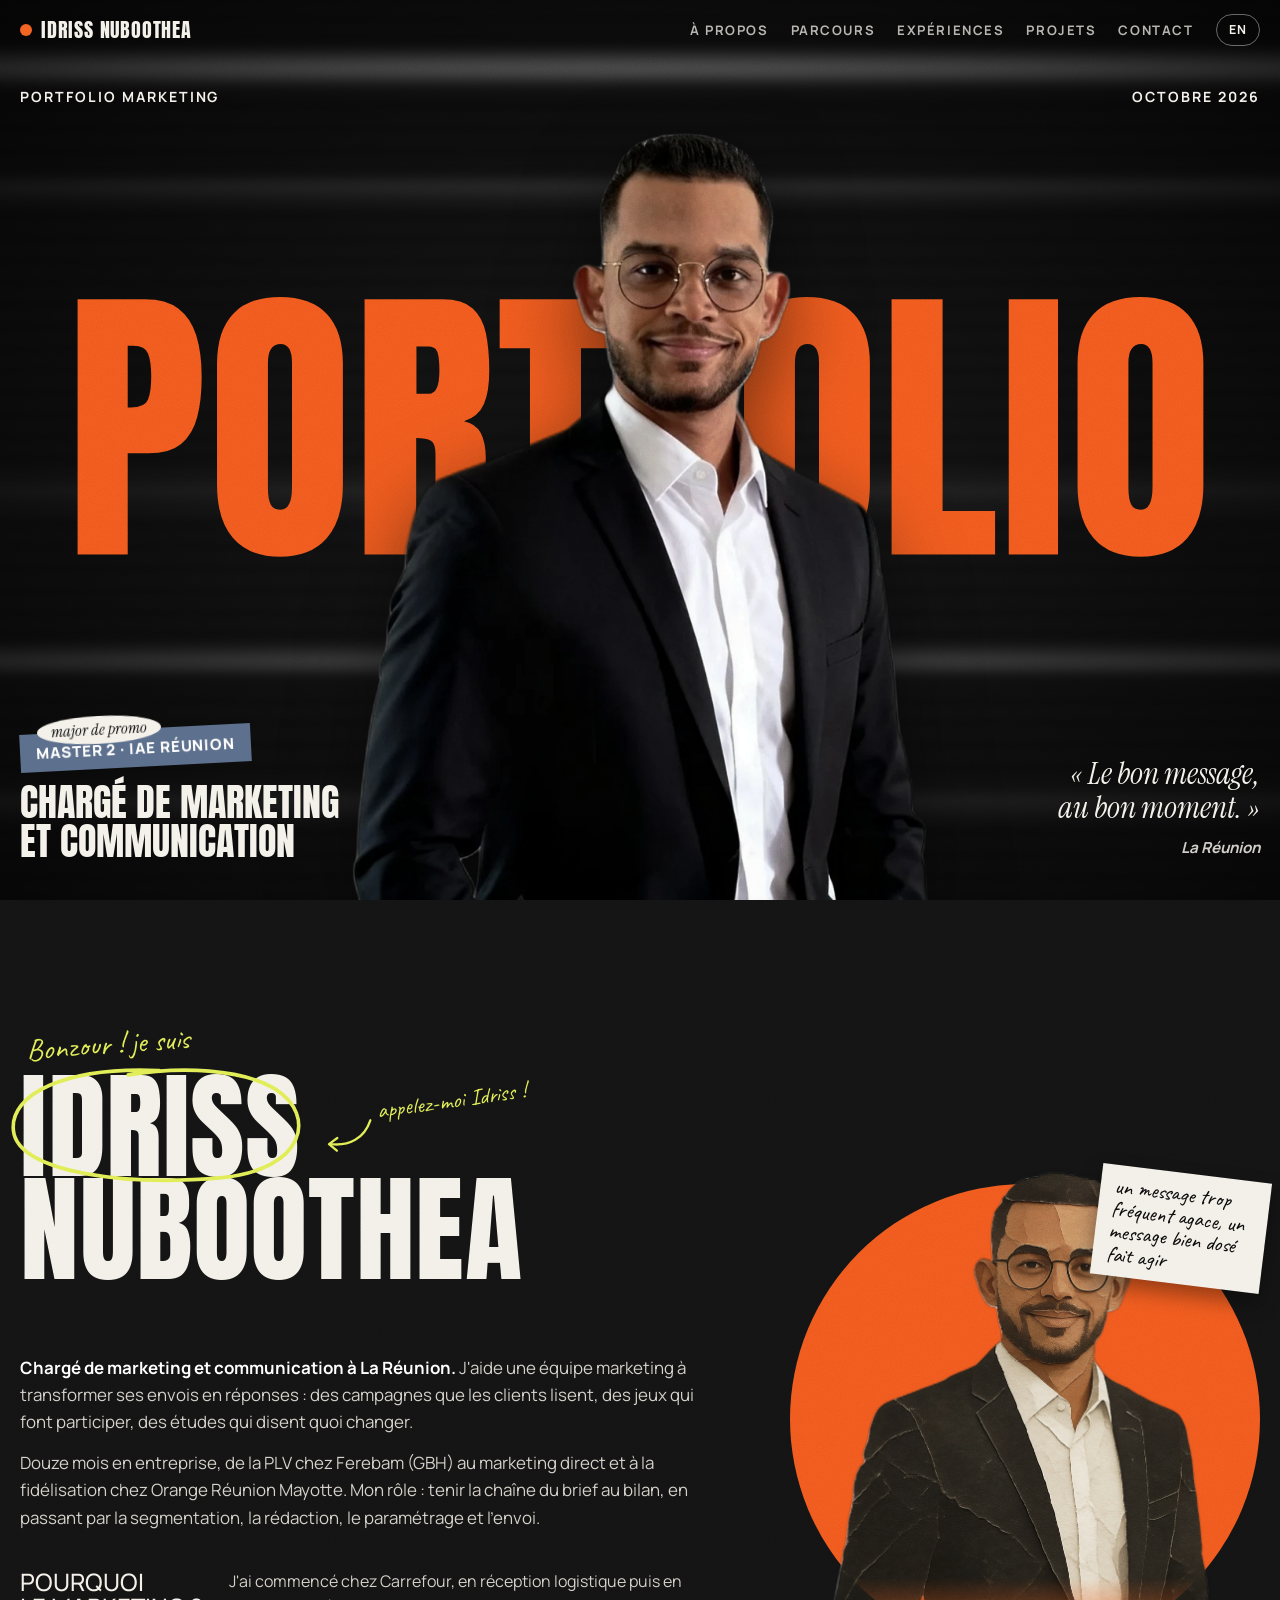
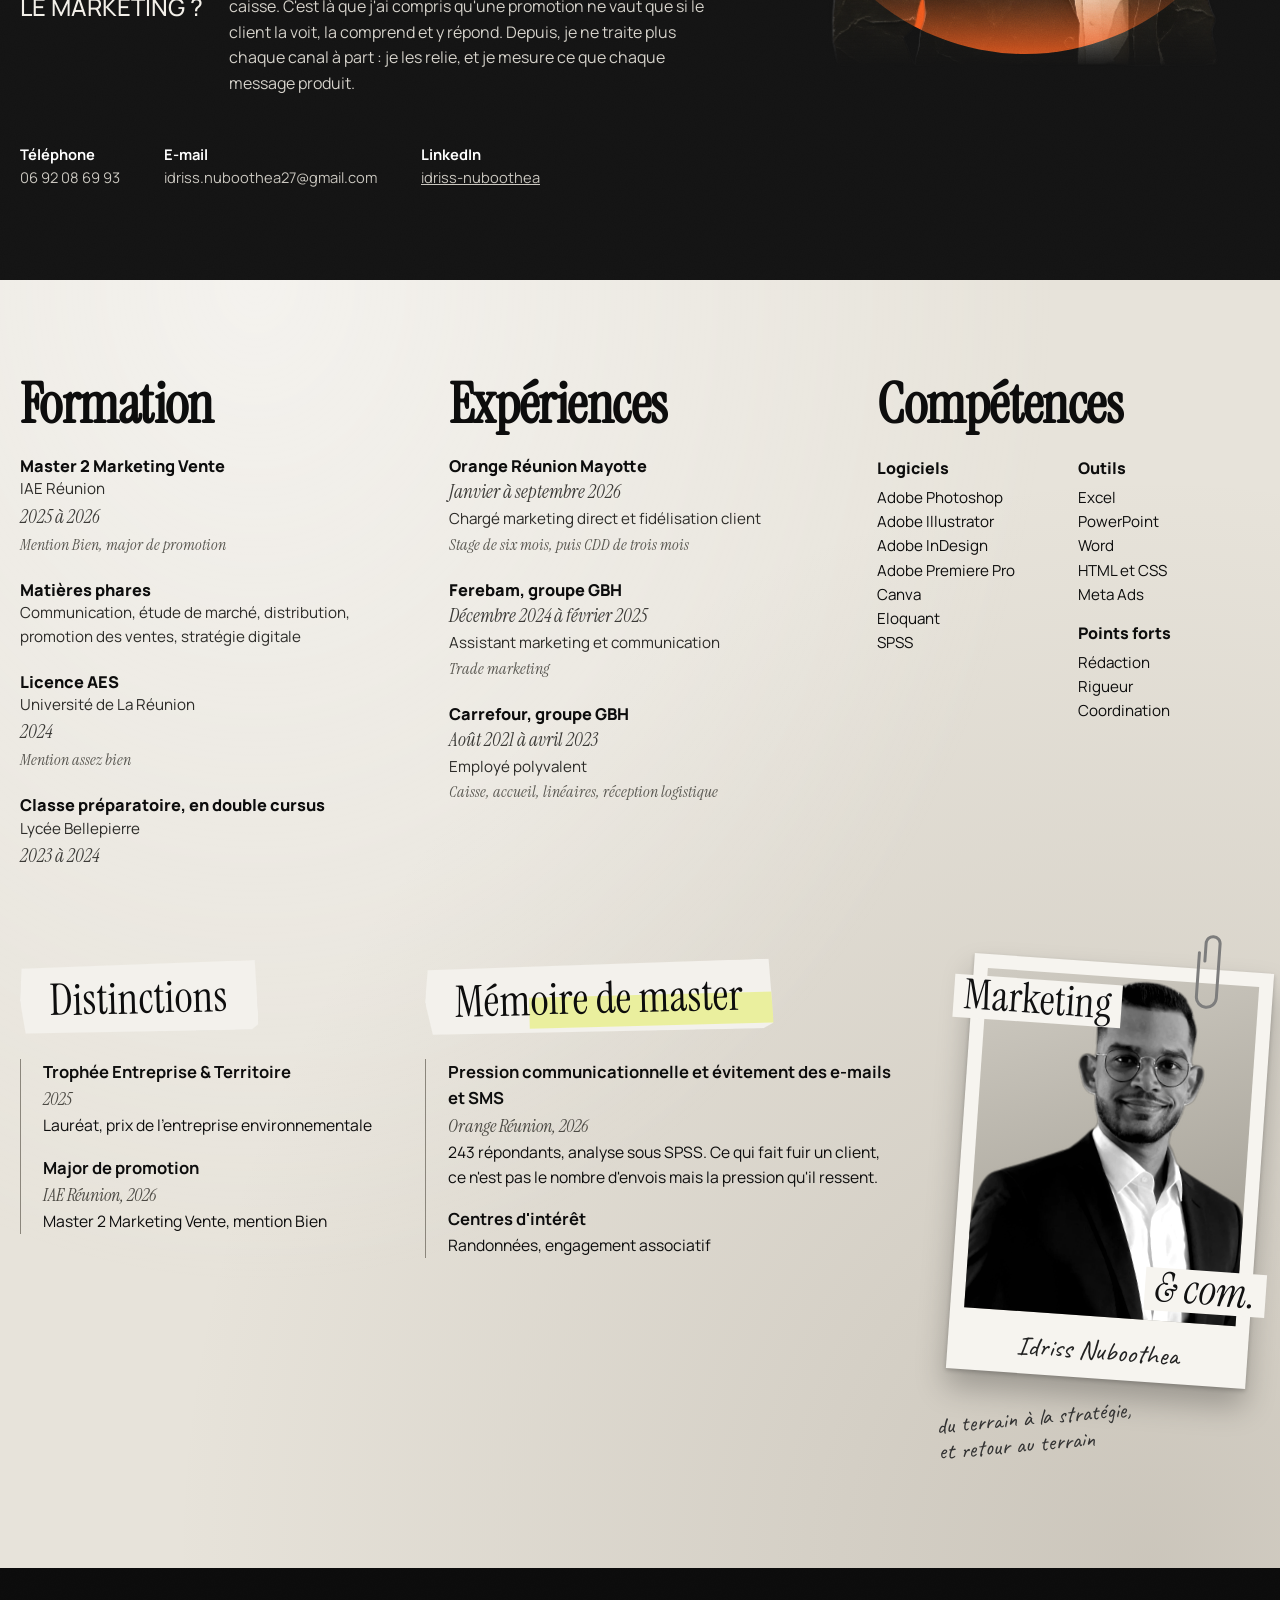
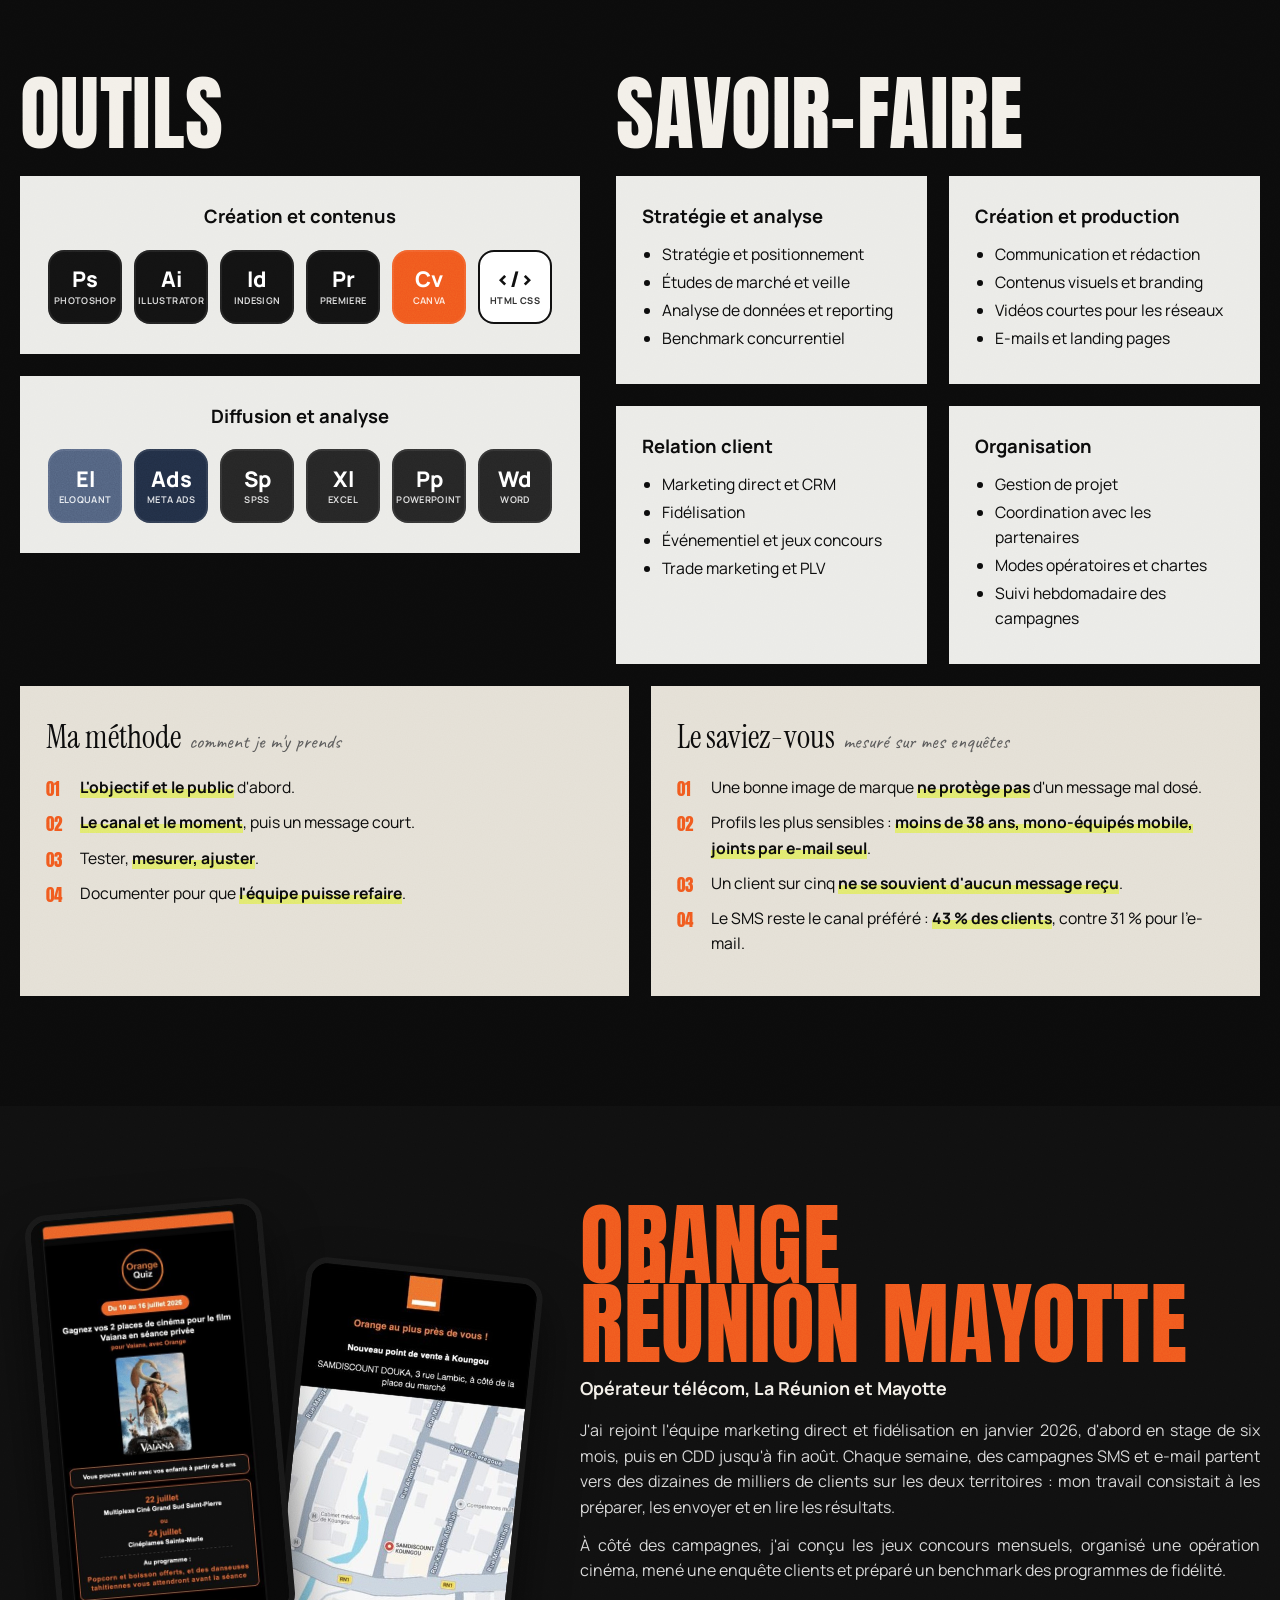
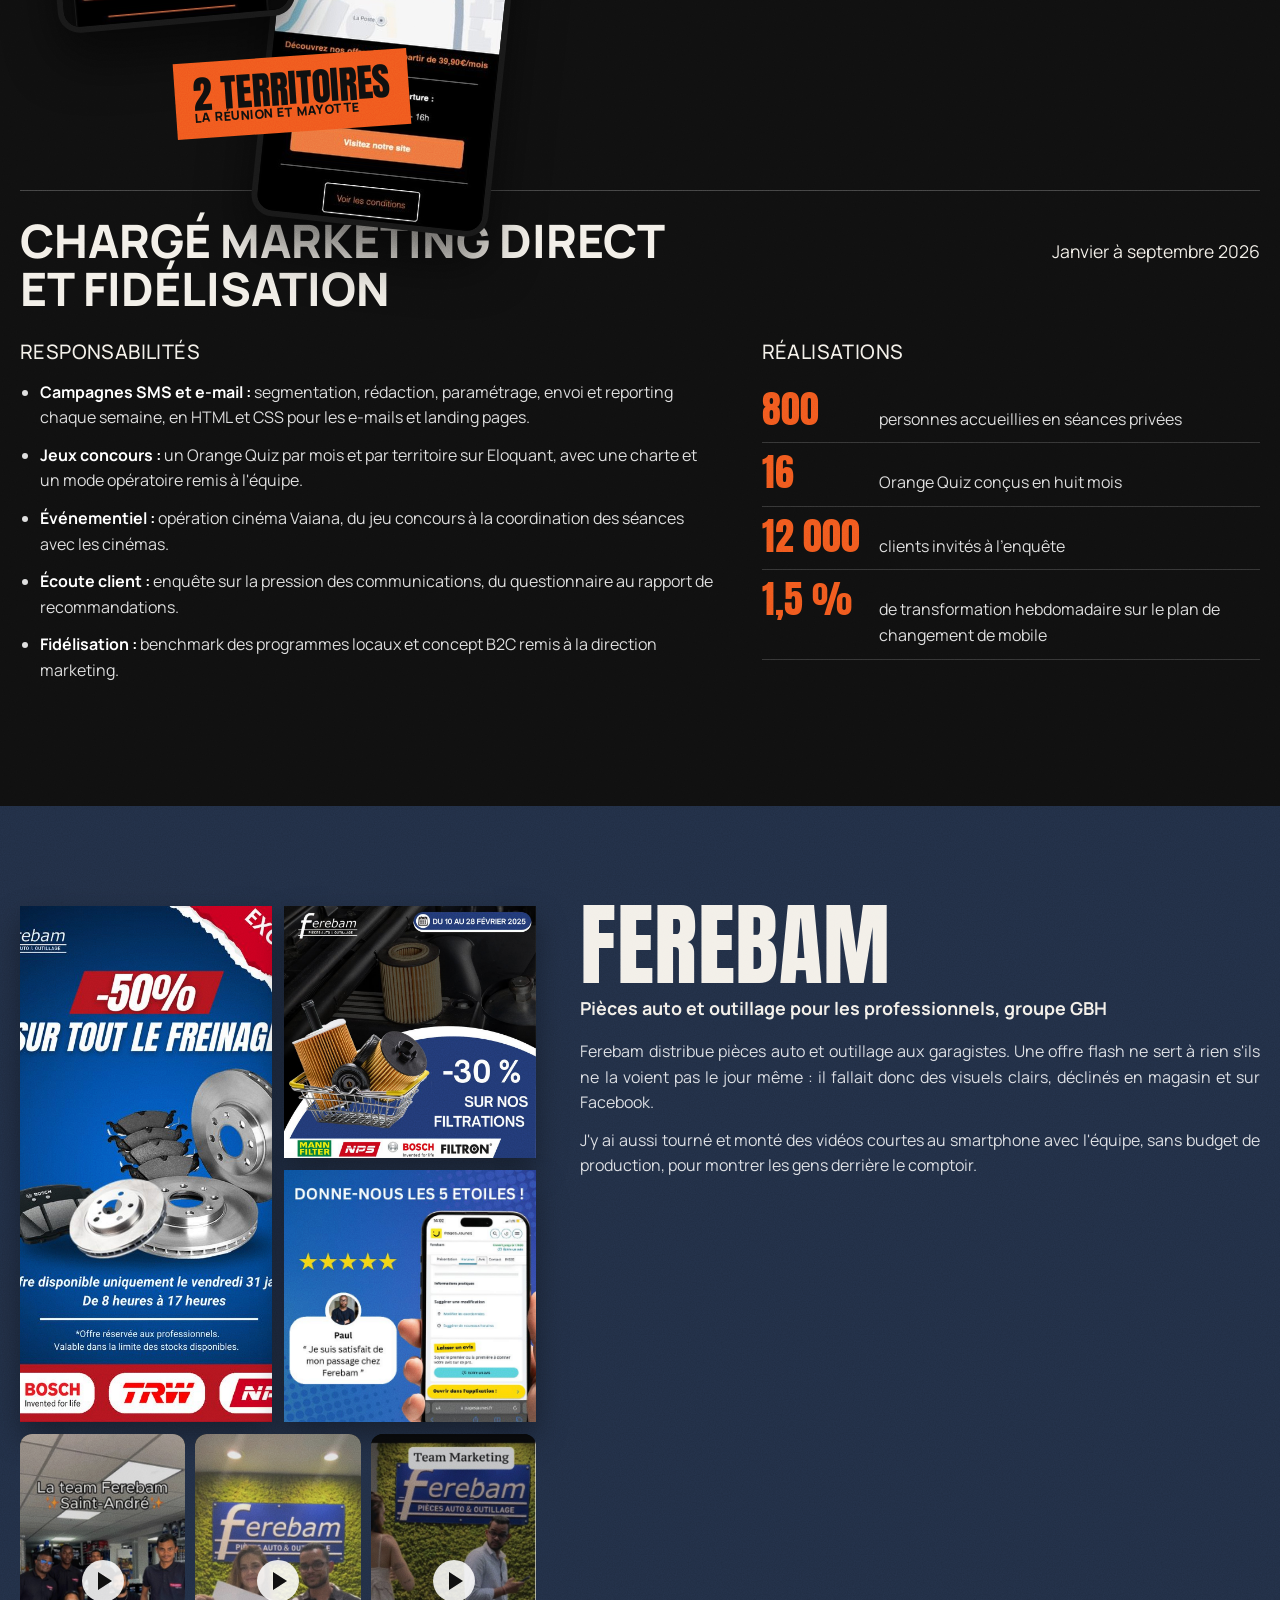
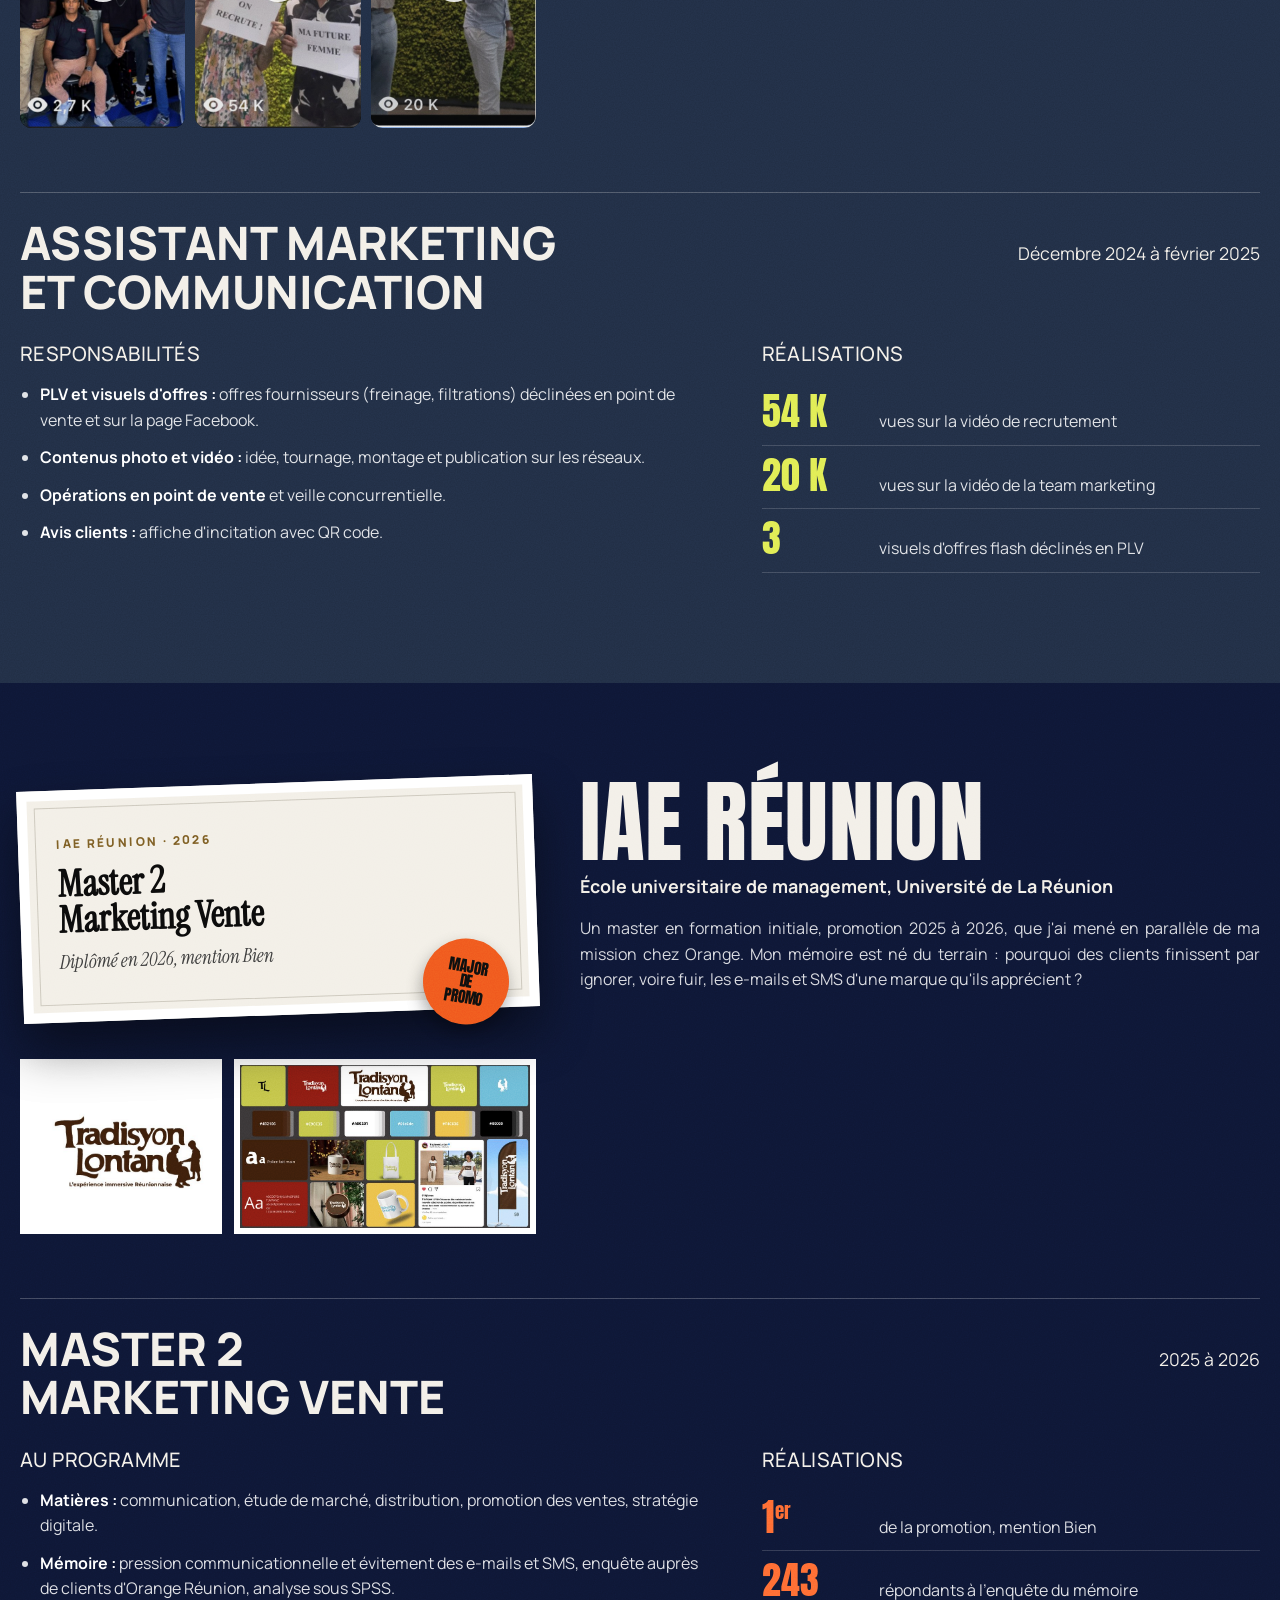
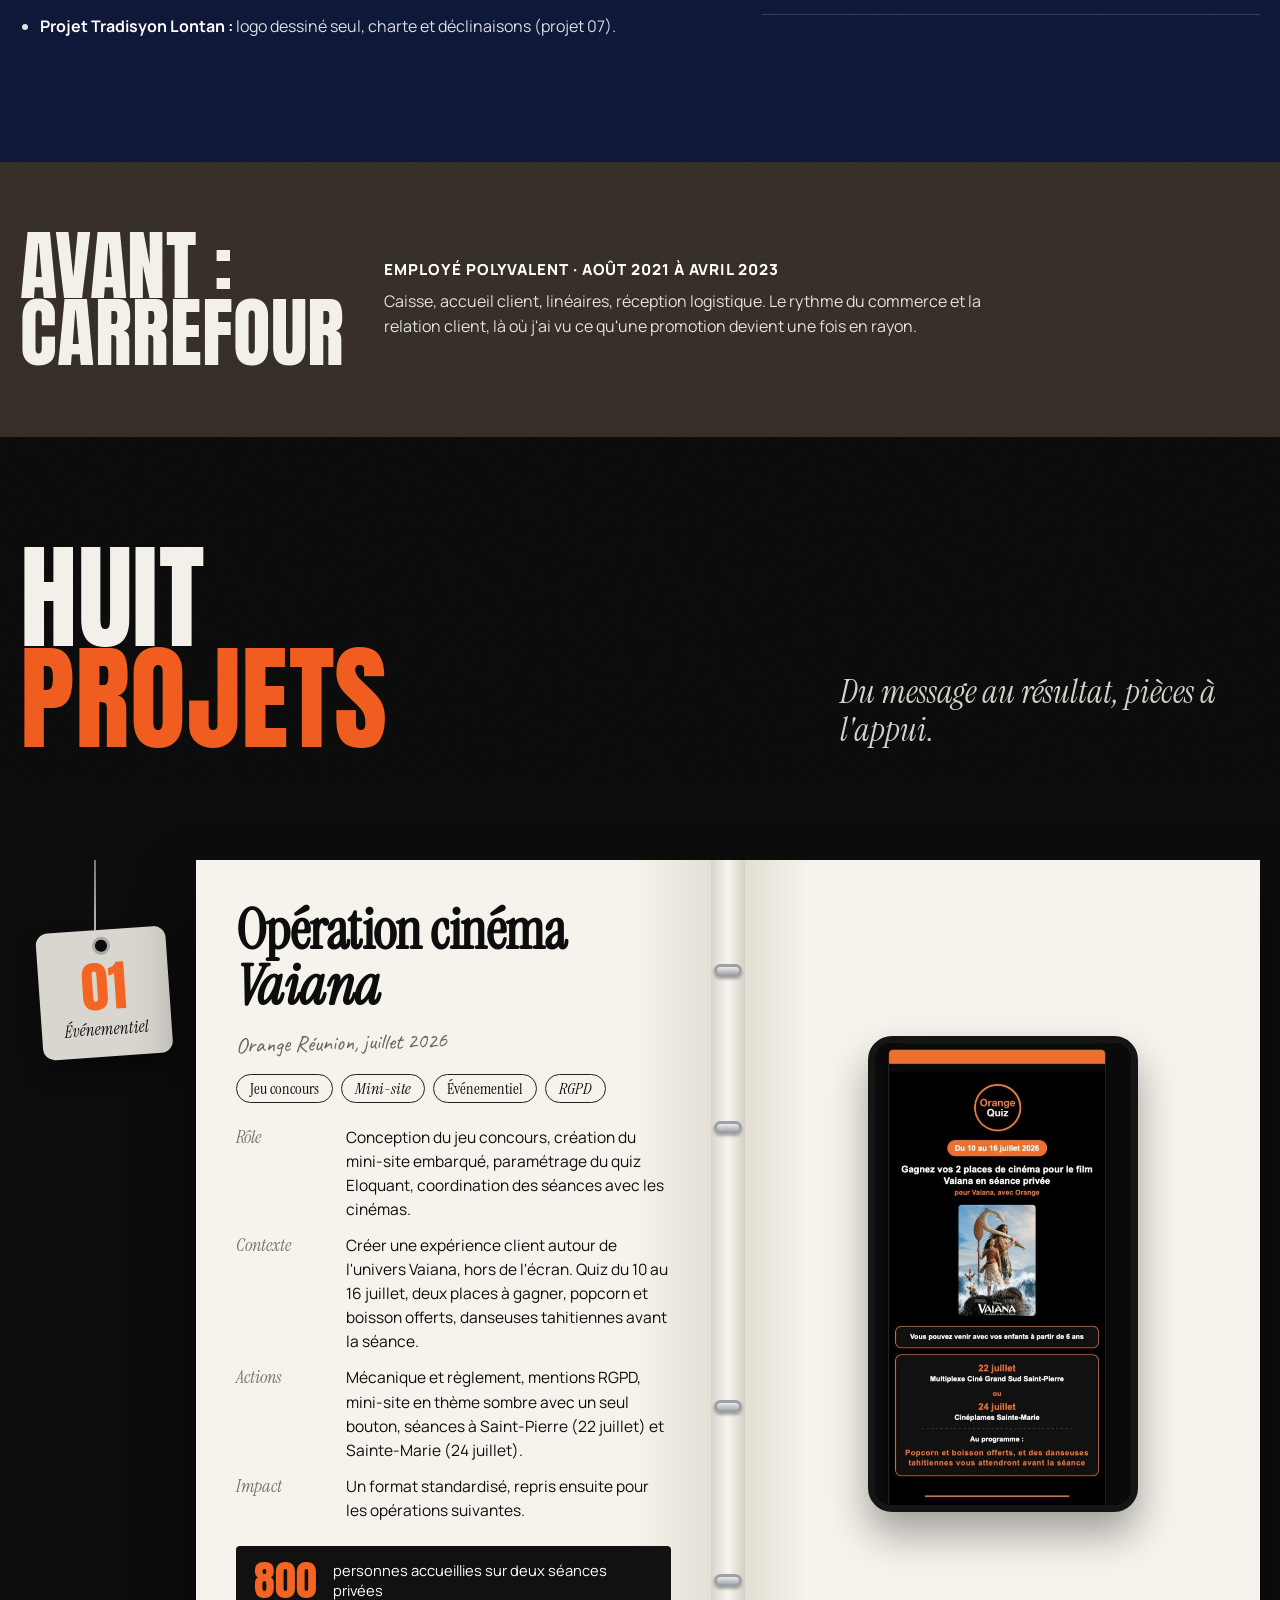
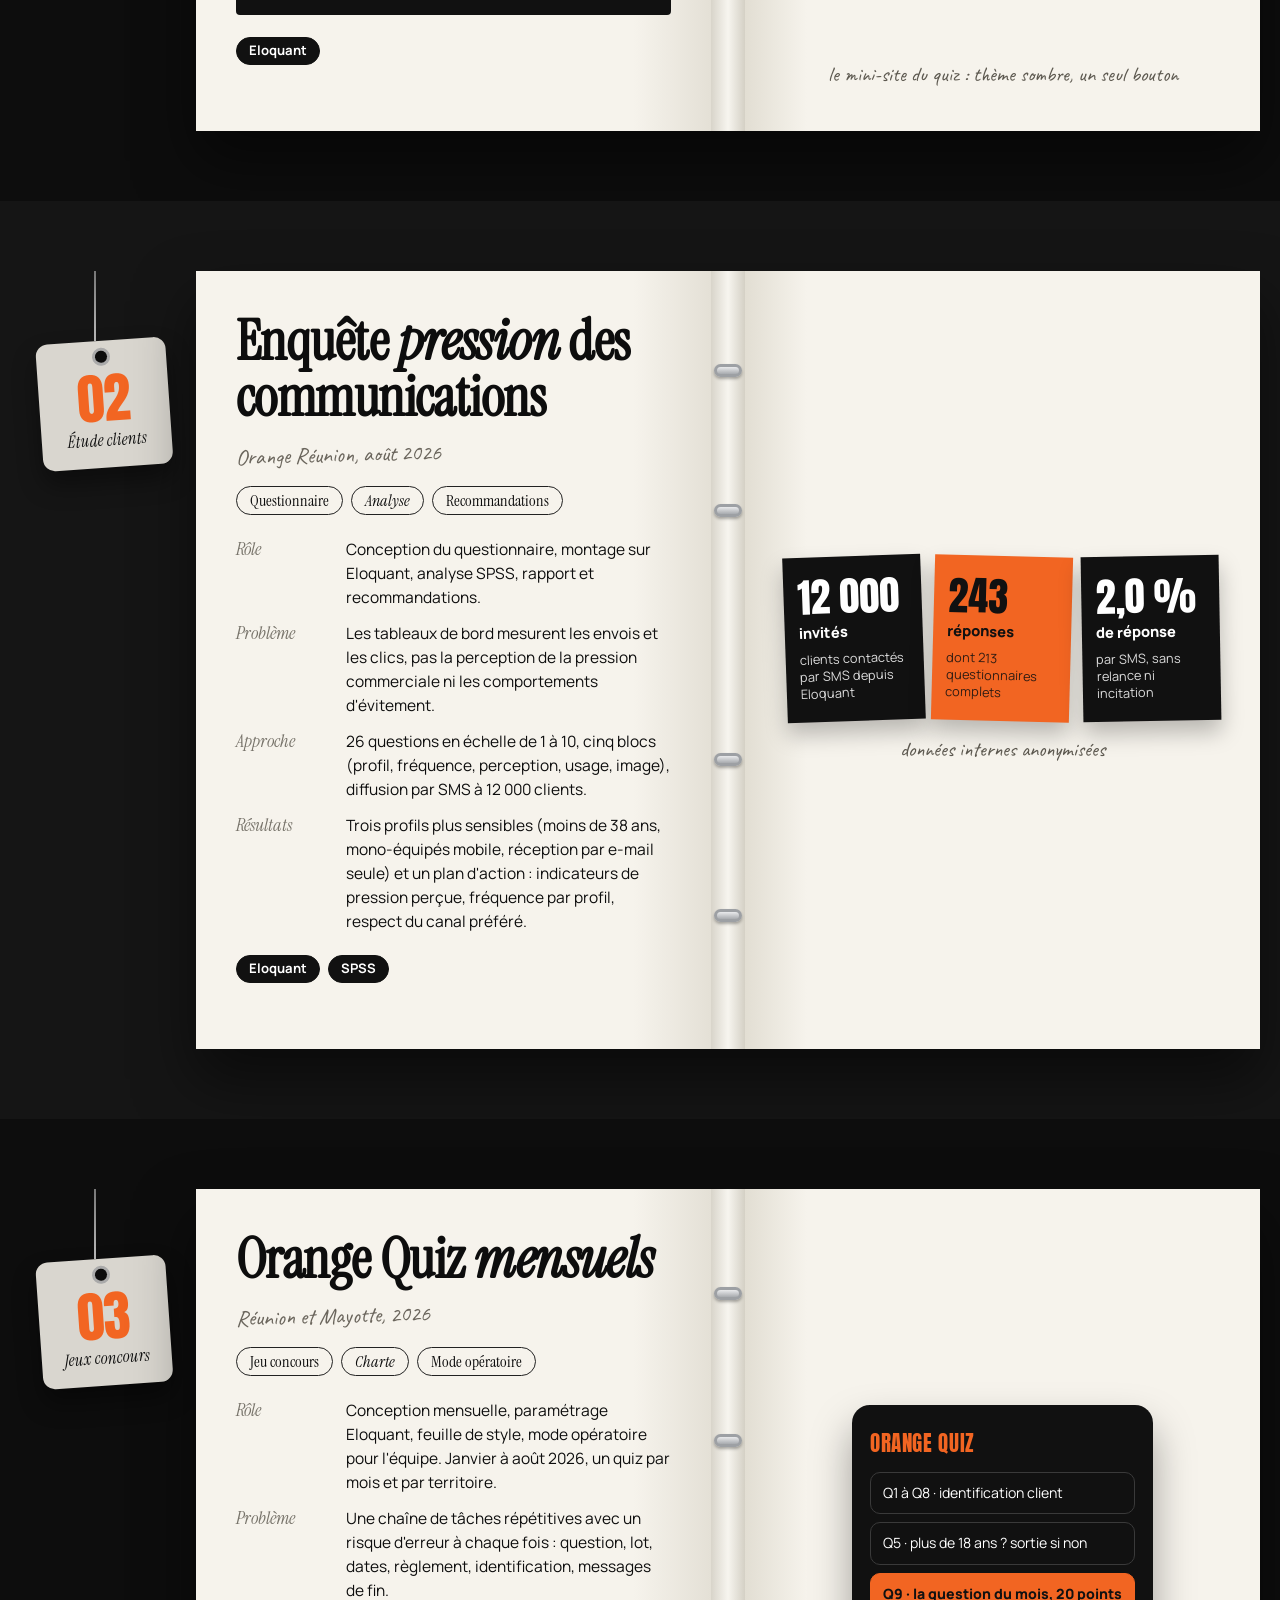
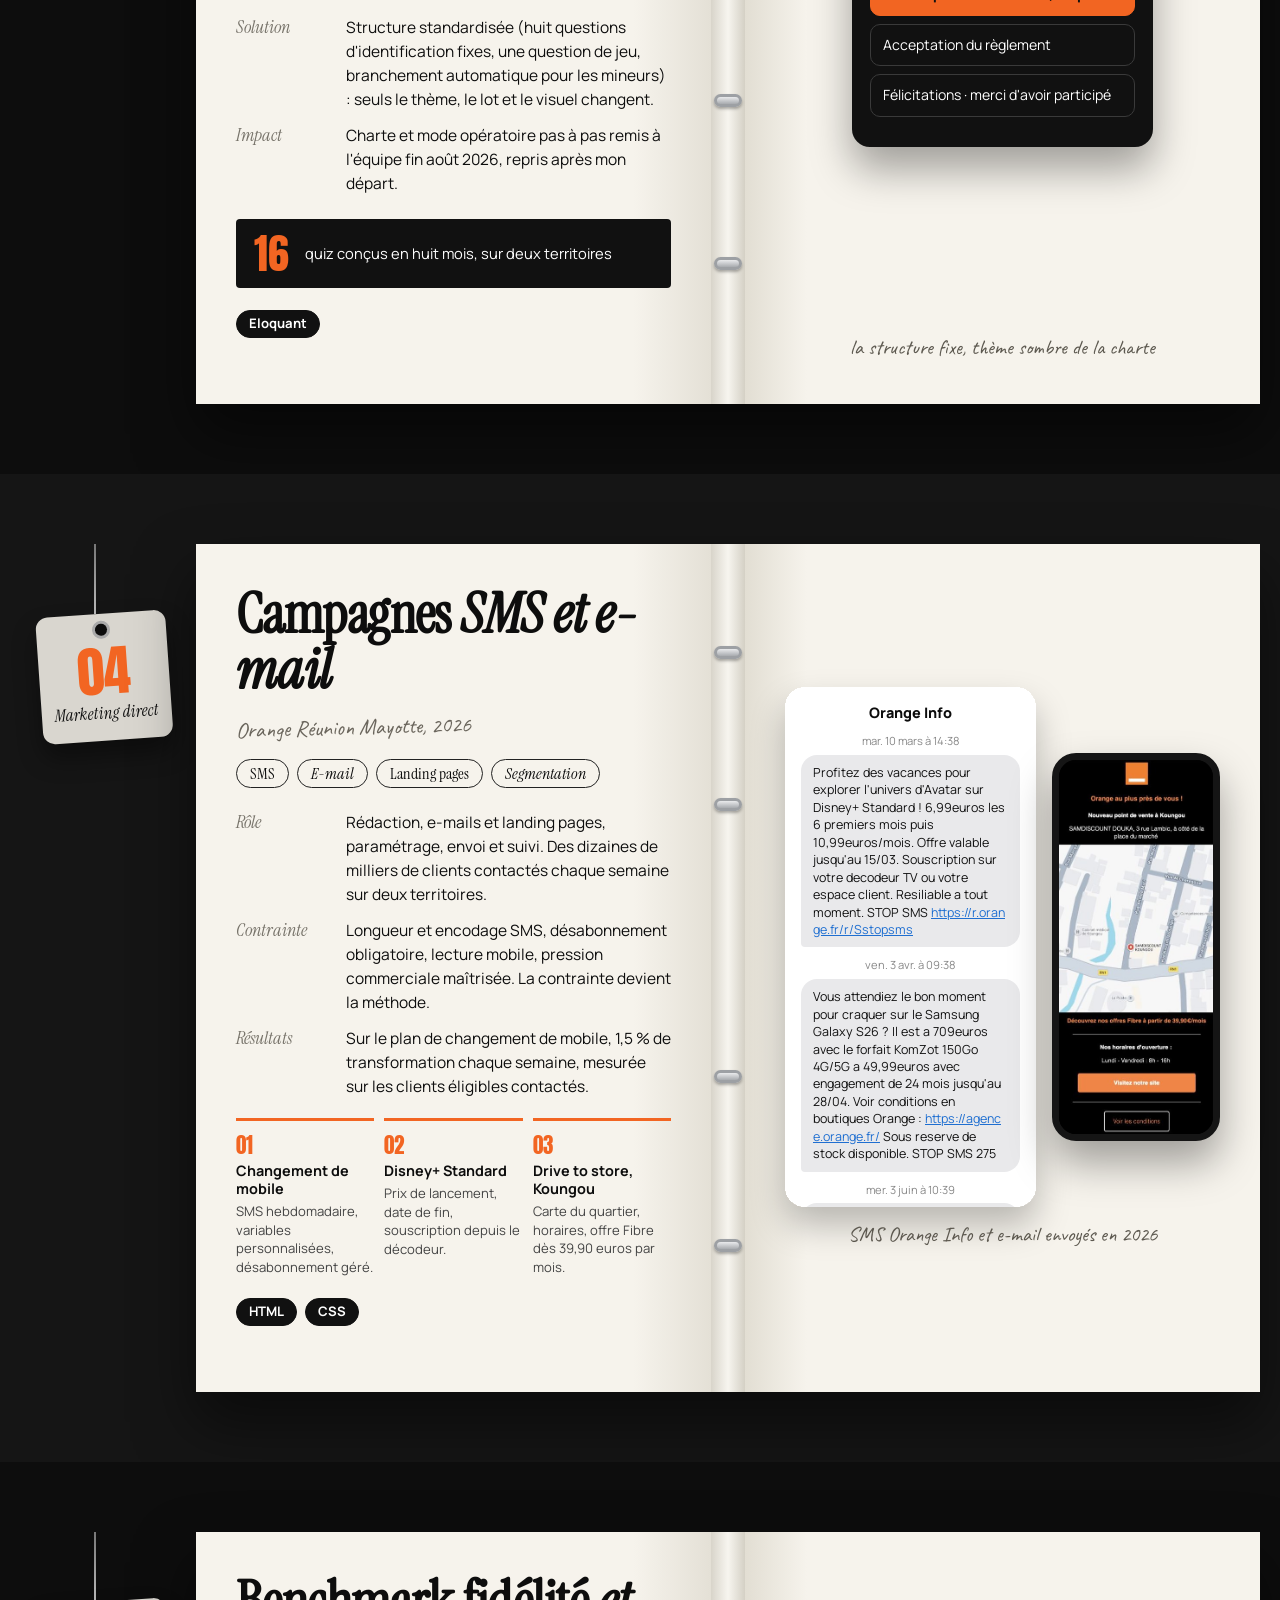
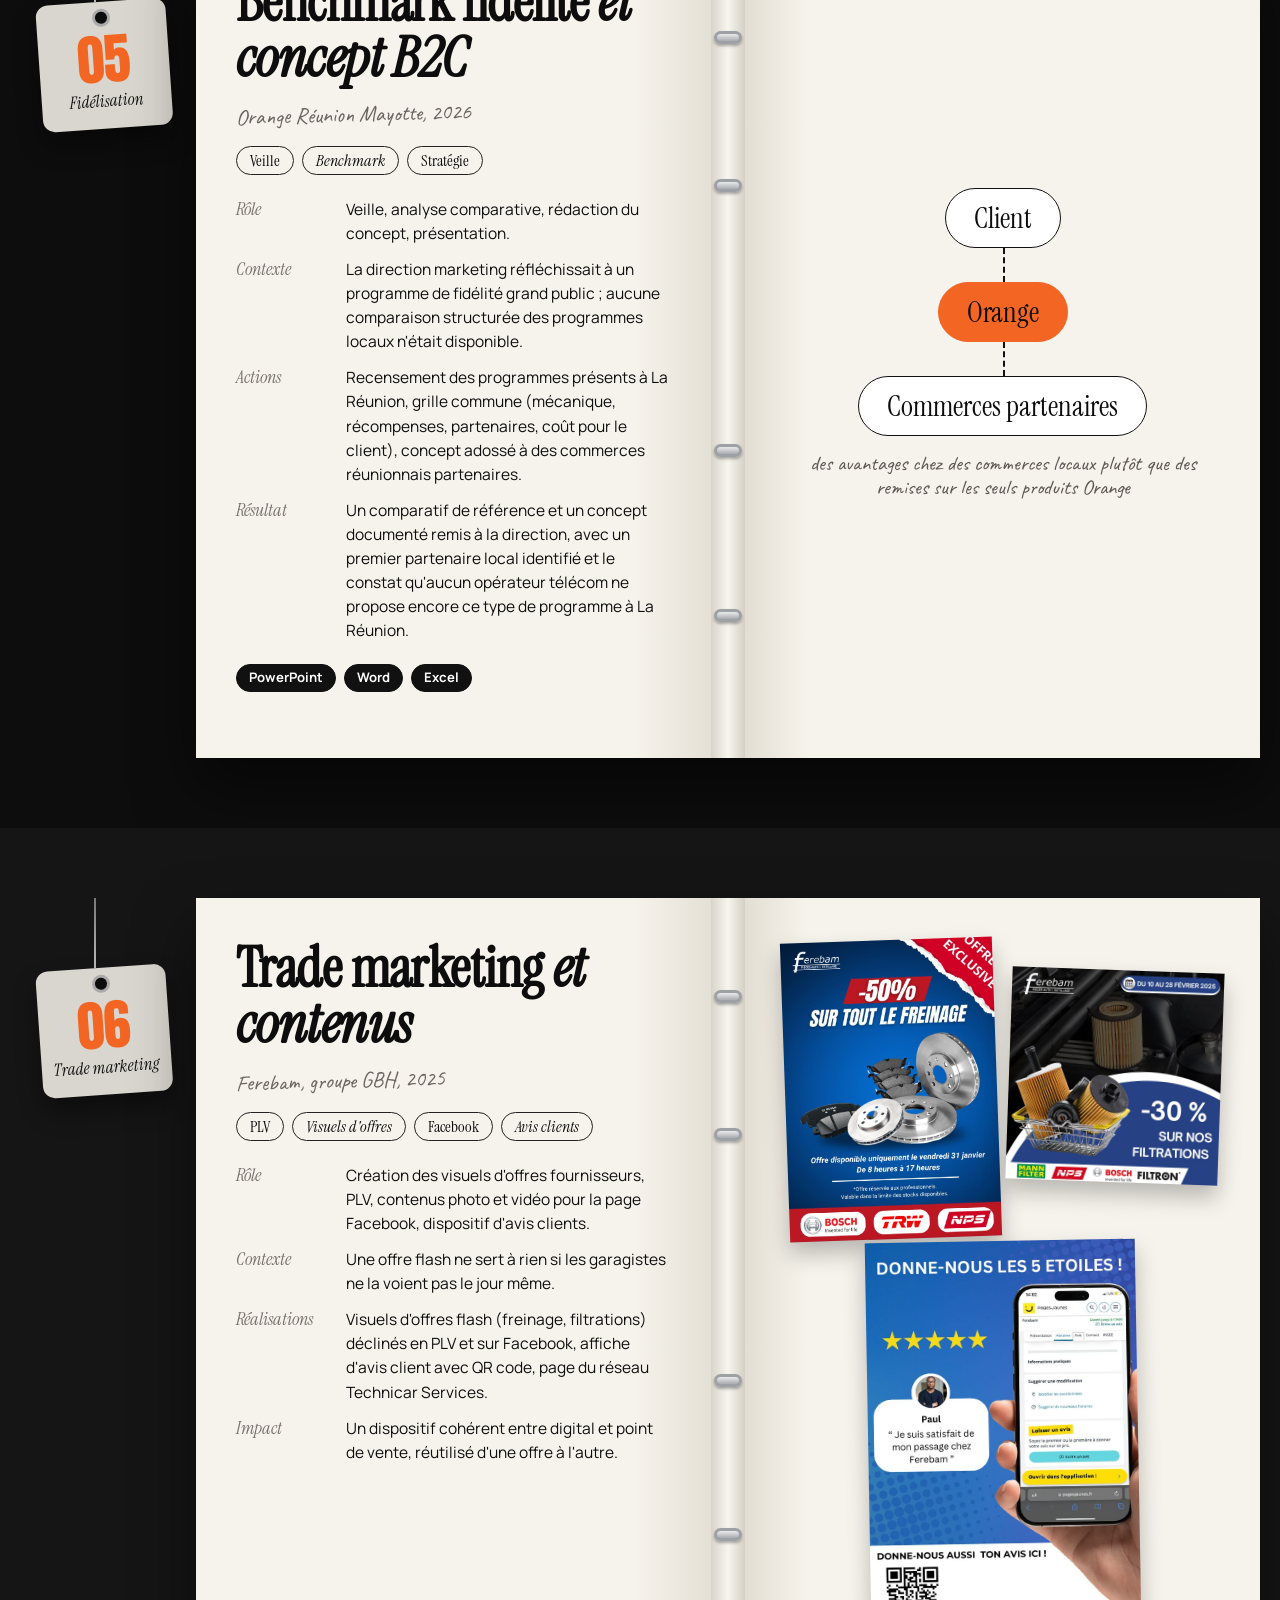
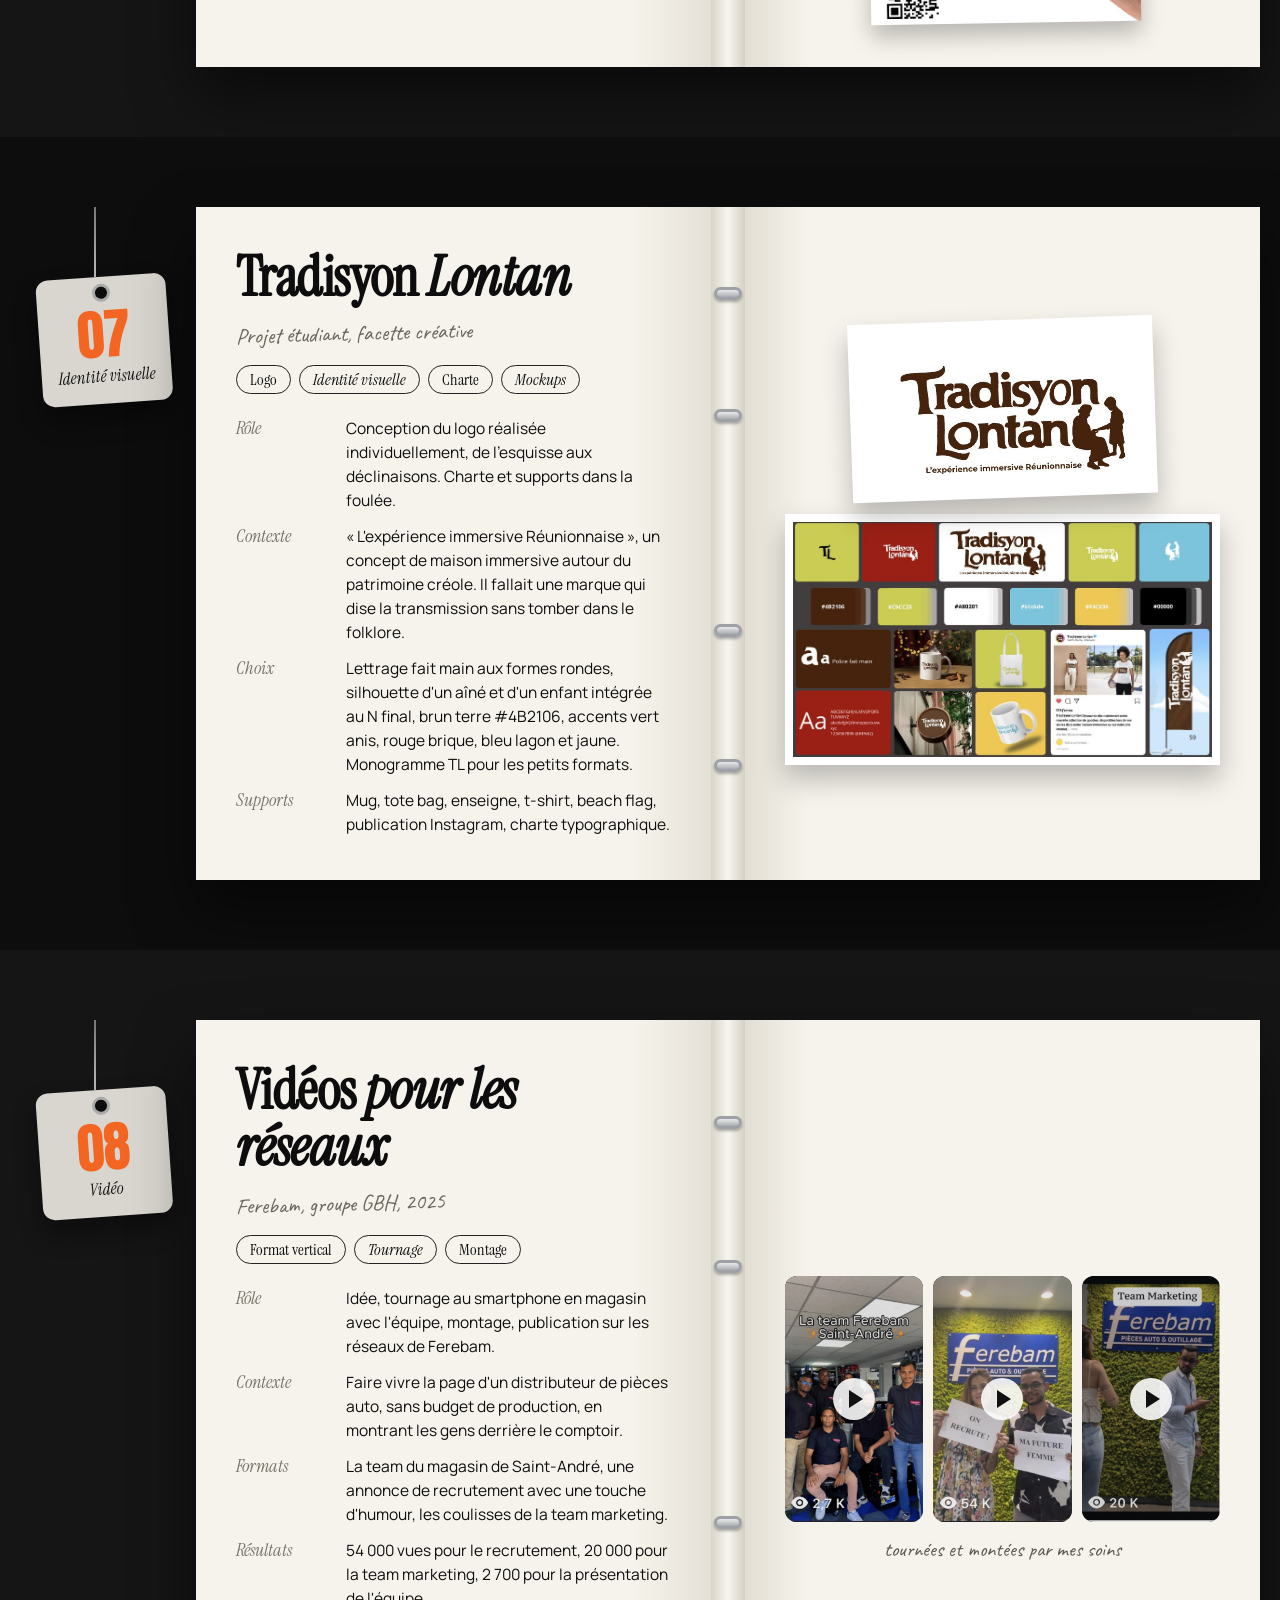
==== nouveau/index.html @ 23ae5ab0 "Nouvelle version du portfolio en aperçu (/nouveau) : couverture et pages d'expérience façon Hanh Vuo" ====
<!doctype html>
<html lang="fr">
<head>
<meta charset="utf-8">
<meta name="viewport" content="width=device-width,initial-scale=1">
<title>Idriss Nuboothea · Portfolio marketing</title>
<meta name="description" content="Portfolio d'Idriss Nuboothea, chargé de marketing et communication à La Réunion : marketing direct, CRM, contenus, études clients.">
<link rel="icon" href="data:image/svg+xml,%3Csvg xmlns='http://www.w3.org/2000/svg' viewBox='0 0 64 64'%3E%3Ccircle cx='32' cy='32' r='30' fill='%23f26522'/%3E%3Ctext x='32' y='42' font-family='Arial' font-weight='700' font-size='30' text-anchor='middle' fill='%230b0b0b'%3EIN%3C/text%3E%3C/svg%3E">
<link rel="preconnect" href="https://fonts.googleapis.com"><link rel="preconnect" href="https://fonts.gstatic.com" crossorigin>
<link rel="stylesheet" href="https://fonts.googleapis.com/css2?family=Anton&family=Instrument+Serif:ital@0;1&family=Manrope:wght@400;500;700;800&family=Caveat:wght@600&display=swap">
<link rel="stylesheet" href="style.css?v=1">
</head>
<body>

<svg width="0" height="0" style="position:absolute" aria-hidden="true">
  <symbol id="arrow" viewBox="0 0 60 44"><path d="M4 6 C 10 26, 26 36, 48 34" fill="none" stroke="currentColor" stroke-width="2.6" stroke-linecap="round"/><path d="M40 27 L49 34 L40 41" fill="none" stroke="currentColor" stroke-width="2.6" stroke-linecap="round" stroke-linejoin="round"/></symbol>
  <symbol id="clip" viewBox="0 0 34 84"><path d="M10 30 V12 a7 7 0 0 1 14 0 V66 a10 10 0 0 1 -20 0 V22"/></symbol>
</svg>

<nav class="nav" id="nav"><div class="wrap">
  <a class="brand" href="#top"><i></i>IDRISS NUBOOTHEA</a>
  <ul>
    <li><a href="#bonjour">À propos</a></li>
    <li><a href="#parcours">Parcours</a></li>
    <li><a href="#experiences">Expériences</a></li>
    <li><a href="#projets">Projets</a></li>
    <li><a href="#contact">Contact</a></li>
  </ul>
  <a class="lang" href="en.html" hreflang="en">EN</a>
</div></nav>

<!-- 1. COUVERTURE -->
<header class="cover grain" id="top">
  <div class="streaks" aria-hidden="true"></div>
  <div class="wrap top"><span>Portfolio marketing</span><span>Octobre 2026</span></div>
  <div class="word anton" aria-hidden="true" id="coverword"><span>P</span><span>O</span><span>R</span><span>T</span><span>F</span><span>O</span><span>L</span><span>I</span><span>O</span></div>
  <img class="me" src="../img/cutout.webp" alt="Idriss Nuboothea" fetchpriority="high">
  <div class="wrap bot">
    <div>
      <div class="label"><span class="oval">major de promo</span><span class="box">Master 2 · IAE Réunion</span></div>
      <p class="role">Chargé de marketing<br>et communication</p>
    </div>
    <div class="quote"><q>Le bon message,<br>au bon moment.</q><small>La Réunion</small></div>
  </div>
</header>

<!-- 2. BONJOUR -->
<section class="hello grain" id="bonjour">
  <div class="wrap grid">
    <div>
      <span class="hi"><span id="hello">Bonjour !</span> je suis</span>
      <h2 class="anton"><span class="nm">Idriss<svg class="ring" viewBox="0 0 300 120" preserveAspectRatio="none" aria-hidden="true"><path d="M150 8 C 60 4, 6 30, 10 64 C 14 104, 120 116, 210 108 C 290 100, 300 50, 262 26 C 230 6, 170 4, 120 12"/></svg><span class="callme"><svg aria-hidden="true"><use href="#arrow"/></svg>appelez-moi Idriss !</span></span><br>Nuboothea</h2>
      <div class="bio reveal">
        <p><b>Chargé de marketing et communication à La Réunion.</b> J'aide une équipe marketing à transformer ses envois en réponses : des campagnes que les clients lisent, des jeux qui font participer, des études qui disent quoi changer.</p>
        <p>Douze mois en entreprise, de la PLV chez Ferebam (GBH) au marketing direct et à la fidélisation chez Orange Réunion Mayotte. Mon rôle : tenir la chaîne du brief au bilan, en passant par la segmentation, la rédaction, le paramétrage et l'envoi.</p>
      </div>
      <div class="why reveal">
        <h3>Pourquoi<br>le marketing ?</h3>
        <p>J'ai commencé chez Carrefour, en réception logistique puis en caisse. C'est là que j'ai compris qu'une promotion ne vaut que si le client la voit, la comprend et y répond. Depuis, je ne traite plus chaque canal à part : je les relie, et je mesure ce que chaque message produit.</p>
      </div>
      <div class="contactline reveal">
        <div><b>Téléphone</b>06 92 08 69 93</div>
        <div><b>E-mail</b>idriss.nuboothea27@gmail.com</div>
        <div><b>LinkedIn</b><a href="https://www.linkedin.com/in/idriss-nuboothea/" target="_blank" rel="noopener">idriss-nuboothea</a></div>
      </div>
    </div>
    <div class="circle-wrap reveal">
      <div class="disc"></div>
      <img src="../img/illustration.png" alt="Portrait illustré d'Idriss Nuboothea" loading="lazy">
      <div class="sticker">un message trop fréquent agace, un message bien dosé fait agir</div>
    </div>
  </div>
</section>

<!-- 3. PARCOURS, PAGE CLASSEUR -->
<section class="paper cv" id="parcours">
  <div class="wrap">
    <div class="grid3">
      <div class="reveal">
        <h2>Formation</h2>
        <div class="entry"><b>Master 2 Marketing Vente</b><span>IAE Réunion</span><em>2025 à 2026</em><small>Mention Bien, major de promotion</small></div>
        <div class="entry"><b>Matières phares</b><span>Communication, étude de marché, distribution, promotion des ventes, stratégie digitale</span></div>
        <div class="entry"><b>Licence AES</b><span>Université de La Réunion</span><em>2024</em><small>Mention assez bien</small></div>
        <div class="entry"><b>Classe préparatoire, en double cursus</b><span>Lycée Bellepierre</span><em>2023 à 2024</em></div>
      </div>
      <div class="reveal">
        <h2>Expériences</h2>
        <div class="entry"><b>Orange Réunion Mayotte</b><em>Janvier à septembre 2026</em><span>Chargé marketing direct et fidélisation client</span><small>Stage de six mois, puis CDD de trois mois</small></div>
        <div class="entry"><b>Ferebam, groupe GBH</b><em>Décembre 2024 à février 2025</em><span>Assistant marketing et communication</span><small>Trade marketing</small></div>
        <div class="entry"><b>Carrefour, groupe GBH</b><em>Août 2021 à avril 2023</em><span>Employé polyvalent</span><small>Caisse, accueil, linéaires, réception logistique</small></div>
      </div>
      <div class="reveal">
        <h2>Compétences</h2>
        <div class="twocol">
          <div><h4>Logiciels</h4><ul><li>Adobe Photoshop</li><li>Adobe Illustrator</li><li>Adobe InDesign</li><li>Adobe Premiere Pro</li><li>Canva</li><li>Eloquant</li><li>SPSS</li></ul></div>
          <div><h4>Outils</h4><ul><li>Excel</li><li>PowerPoint</li><li>Word</li><li>HTML et CSS</li><li>Meta Ads</li></ul>
          <h4 style="margin-top:14px">Points forts</h4><ul><li>Rédaction</li><li>Rigueur</li><li>Coordination</li></ul></div>
        </div>
      </div>
    </div>
    <div class="lower">
      <div class="reveal">
        <span class="tape">Distinctions</span>
        <ul class="facts">
          <li><b>Trophée Entreprise &amp; Territoire</b><i>2025</i><br>Lauréat, prix de l'entreprise environnementale</li>
          <li><b>Major de promotion</b><i>IAE Réunion, 2026</i><br>Master 2 Marketing Vente, mention Bien</li>
        </ul>
      </div>
      <div class="reveal">
        <span class="tape hl">Mémoire de master</span>
        <ul class="facts">
          <li><b>Pression communicationnelle et évitement des e-mails et SMS</b><i>Orange Réunion, 2026</i><br>243 répondants, analyse sous SPSS. Ce qui fait fuir un client, ce n'est pas le nombre d'envois mais la pression qu'il ressent.</li>
          <li><b>Centres d'intérêt</b>Randonnées, engagement associatif</li>
        </ul>
      </div>
      <div class="reveal">
        <div class="polaroid">
          <svg class="clip" viewBox="0 0 34 84" aria-hidden="true"><use href="#clip"/></svg>
          <span class="w1">Marketing</span>
          <div class="ph"><img src="../img/cutout.webp" alt="" loading="lazy"></div>
          <span class="w2">&amp; com.</span>
          <span class="cap">Idriss Nuboothea</span>
        </div>
        <span class="note-hand">du terrain à la stratégie,<br>et retour au terrain</span>
      </div>
    </div>
  </div>
</section>

<!-- 4. COMPÉTENCES -->
<section class="skills grain" id="competences">
  <div class="wrap">
    <div class="heads">
      <div class="reveal">
        <h2 class="anton">Outils</h2>
        <div class="panel">
          <h3>Création et contenus</h3>
          <div class="tiles">
            <div class="tile t1">Ps<small>Photoshop</small></div><div class="tile t1">Ai<small>Illustrator</small></div><div class="tile t1">Id<small>InDesign</small></div><div class="tile t1">Pr<small>Premiere</small></div><div class="tile t2">Cv<small>Canva</small></div><div class="tile t5">&lt;/&gt;<small>HTML CSS</small></div>
          </div>
        </div>
        <div class="panel">
          <h3>Diffusion et analyse</h3>
          <div class="tiles">
            <div class="tile t3">El<small>Eloquant</small></div><div class="tile t6">Ads<small>Meta Ads</small></div><div class="tile t4">Sp<small>SPSS</small></div><div class="tile t4">Xl<small>Excel</small></div><div class="tile t4">Pp<small>PowerPoint</small></div><div class="tile t4">Wd<small>Word</small></div>
          </div>
        </div>
      </div>
      <div class="reveal">
        <h2 class="anton">Savoir-faire</h2>
        <div class="sgrid">
          <div class="panel"><h3>Stratégie et analyse</h3><ul><li>Stratégie et positionnement</li><li>Études de marché et veille</li><li>Analyse de données et reporting</li><li>Benchmark concurrentiel</li></ul></div>
          <div class="panel"><h3>Création et production</h3><ul><li>Communication et rédaction</li><li>Contenus visuels et branding</li><li>Vidéos courtes pour les réseaux</li><li>E-mails et landing pages</li></ul></div>
          <div class="panel"><h3>Relation client</h3><ul><li>Marketing direct et CRM</li><li>Fidélisation</li><li>Événementiel et jeux concours</li><li>Trade marketing et PLV</li></ul></div>
          <div class="panel"><h3>Organisation</h3><ul><li>Gestion de projet</li><li>Coordination avec les partenaires</li><li>Modes opératoires et chartes</li><li>Suivi hebdomadaire des campagnes</li></ul></div>
        </div>
      </div>
    </div>
    <div class="learn">
      <div class="panel reveal"><h3>Ma méthode<small>comment je m'y prends</small></h3>
        <ul><li><b>L'objectif et le public</b> d'abord.</li><li><b>Le canal et le moment</b>, puis un message court.</li><li>Tester, <b>mesurer, ajuster</b>.</li><li>Documenter pour que <b>l'équipe puisse refaire</b>.</li></ul></div>
      <div class="panel reveal"><h3>Le saviez-vous<small>mesuré sur mes enquêtes</small></h3>
        <ul><li>Une bonne image de marque <b>ne protège pas</b> d'un message mal dosé.</li><li>Profils les plus sensibles : <b>moins de 38 ans, mono-équipés mobile, joints par e-mail seul</b>.</li><li>Un client sur cinq <b>ne se souvient d'aucun message reçu</b>.</li><li>Le SMS reste le canal préféré : <b>43 % des clients</b>, contre 31 % pour l'e-mail.</li></ul></div>
    </div>
  </div>
</section>

<!-- 5. EXPÉRIENCES, PAGES PLEINE LARGEUR -->
<section class="xp x-orange grain" id="experiences">
  <div class="wrap">
    <div class="grid">
      <div class="vis reveal">
        <div class="collage">
          <div class="phone a"><img src="../img/quiz_vaiana.jpg" alt="Mini-site du quiz Orange Vaiana" loading="lazy"></div>
          <div class="phone b"><img src="../img/koungou.jpg" alt="E-mail drive to store à Koungou" loading="lazy"></div>
          <div class="bub">2 territoires<small>La Réunion et Mayotte</small></div>
        </div>
      </div>
      <div class="reveal">
        <h2 class="anton">Orange<br>Réunion Mayotte</h2>
        <p class="sub">Opérateur télécom, La Réunion et Mayotte</p>
        <p class="desc">J'ai rejoint l'équipe marketing direct et fidélisation en janvier 2026, d'abord en stage de six mois, puis en CDD jusqu'à fin août. Chaque semaine, des campagnes SMS et e-mail partent vers des dizaines de milliers de clients sur les deux territoires : mon travail consistait à les préparer, les envoyer et en lire les résultats.</p>
        <p class="desc">À côté des campagnes, j'ai conçu les jeux concours mensuels, organisé une opération cinéma, mené une enquête clients et préparé un benchmark des programmes de fidélité.</p>
      </div>
    </div>
    <div class="roleline reveal"><h3>Chargé marketing direct<br>et fidélisation</h3><span>Janvier à septembre 2026</span></div>
    <div class="resp reveal">
      <div><h4>Responsabilités</h4><ul>
        <li><b>Campagnes SMS et e-mail :</b> segmentation, rédaction, paramétrage, envoi et reporting chaque semaine, en HTML et CSS pour les e-mails et landing pages.</li>
        <li><b>Jeux concours :</b> un Orange Quiz par mois et par territoire sur Eloquant, avec une charte et un mode opératoire remis à l'équipe.</li>
        <li><b>Événementiel :</b> opération cinéma Vaiana, du jeu concours à la coordination des séances avec les cinémas.</li>
        <li><b>Écoute client :</b> enquête sur la pression des communications, du questionnaire au rapport de recommandations.</li>
        <li><b>Fidélisation :</b> benchmark des programmes locaux et concept B2C remis à la direction marketing.</li>
      </ul></div>
      <div><h4>Réalisations</h4><ul class="ach">
        <li><strong>800</strong>personnes accueillies en séances privées</li>
        <li><strong>16</strong>Orange Quiz conçus en huit mois</li>
        <li><strong>12 000</strong>clients invités à l'enquête</li>
        <li><strong>1,5 %</strong>de transformation hebdomadaire sur le plan de changement de mobile</li>
      </ul></div>
    </div>
  </div>
</section>

<section class="xp x-ferebam grain">
  <div class="wrap">
    <div class="grid">
      <div class="vis reveal">
        <div class="stack3">
          <img src="../img/freinage.jpg" alt="Visuel offre freinage" loading="lazy">
          <img src="../img/filtration.jpg" alt="Visuel offre filtrations" loading="lazy">
          <img src="../img/satisfaction.jpg" alt="Affiche d'incitation à l'avis client" loading="lazy" style="object-position:top">
        </div>
        <div class="vrow">
          <div class="vt"><img src="../img/video_team.jpg" alt="" loading="lazy"><span class="play"></span></div>
          <div class="vt"><img src="../img/video_recrute.jpg" alt="" loading="lazy"><span class="play"></span></div>
          <div class="vt"><img src="../img/video_marketing.jpg" alt="" loading="lazy"><span class="play"></span></div>
        </div>
      </div>
      <div class="reveal">
        <h2 class="anton">Ferebam</h2>
        <p class="sub">Pièces auto et outillage pour les professionnels, groupe GBH</p>
        <p class="desc">Ferebam distribue pièces auto et outillage aux garagistes. Une offre flash ne sert à rien s'ils ne la voient pas le jour même : il fallait donc des visuels clairs, déclinés en magasin et sur Facebook.</p>
        <p class="desc">J'y ai aussi tourné et monté des vidéos courtes au smartphone avec l'équipe, sans budget de production, pour montrer les gens derrière le comptoir.</p>
      </div>
    </div>
    <div class="roleline reveal"><h3>Assistant marketing<br>et communication</h3><span>Décembre 2024 à février 2025</span></div>
    <div class="resp reveal">
      <div><h4>Responsabilités</h4><ul>
        <li><b>PLV et visuels d'offres :</b> offres fournisseurs (freinage, filtrations) déclinées en point de vente et sur la page Facebook.</li>
        <li><b>Contenus photo et vidéo :</b> idée, tournage, montage et publication sur les réseaux.</li>
        <li><b>Opérations en point de vente</b> et veille concurrentielle.</li>
        <li><b>Avis clients :</b> affiche d'incitation avec QR code.</li>
      </ul></div>
      <div><h4>Réalisations</h4><ul class="ach">
        <li><strong>54 K</strong>vues sur la vidéo de recrutement</li>
        <li><strong>20 K</strong>vues sur la vidéo de la team marketing</li>
        <li><strong>3</strong>visuels d'offres flash déclinés en PLV</li>
      </ul></div>
    </div>
  </div>
</section>

<section class="xp x-iae grain">
  <div class="wrap">
    <div class="grid">
      <div class="vis reveal">
        <div class="diploma">
          <small>IAE Réunion · 2026</small>
          <b>Master 2<br>Marketing Vente</b>
          <p>Diplômé en 2026, mention Bien</p>
          <span class="seal">Major<br>de<br>promo</span>
        </div>
        <div class="frames">
          <img src="../img/logo.jpg" alt="Logo Tradisyon Lontan" loading="lazy" style="object-fit:contain">
          <img src="../img/planche.jpg" alt="Planche de marque Tradisyon Lontan" loading="lazy">
        </div>
      </div>
      <div class="reveal">
        <h2 class="anton">IAE Réunion</h2>
        <p class="sub">École universitaire de management, Université de La Réunion</p>
        <p class="desc">Un master en formation initiale, promotion 2025 à 2026, que j'ai mené en parallèle de ma mission chez Orange. Mon mémoire est né du terrain : pourquoi des clients finissent par ignorer, voire fuir, les e-mails et SMS d'une marque qu'ils apprécient ?</p>
      </div>
    </div>
    <div class="roleline reveal"><h3>Master 2<br>Marketing Vente</h3><span>2025 à 2026</span></div>
    <div class="resp reveal">
      <div><h4>Au programme</h4><ul>
        <li><b>Matières :</b> communication, étude de marché, distribution, promotion des ventes, stratégie digitale.</li>
        <li><b>Mémoire :</b> pression communicationnelle et évitement des e-mails et SMS, enquête auprès de clients d'Orange Réunion, analyse sous SPSS.</li>
        <li><b>Projet Tradisyon Lontan :</b> logo dessiné seul, charte et déclinaisons (projet 07).</li>
      </ul></div>
      <div><h4>Réalisations</h4><ul class="ach">
        <li><strong>1<sup style="font-size:.5em">er</sup></strong>de la promotion, mention Bien</li>
        <li><strong>243</strong>répondants à l'enquête du mémoire</li>
      </ul></div>
    </div>
  </div>
</section>

<section class="xp x-carrefour grain">
  <div class="wrap grid reveal">
    <h2 class="anton">Avant :<br>Carrefour</h2>
    <div><p class="k">Employé polyvalent · août 2021 à avril 2023</p><p>Caisse, accueil client, linéaires, réception logistique. Le rythme du commerce et la relation client, là où j'ai vu ce qu'une promotion devient une fois en rayon.</p></div>
  </div>
</section>

<!-- 6. PROJETS, FICHES CLASSEUR -->
<section class="pintro grain" id="projets">
  <div class="wrap row reveal">
    <h2 class="anton">Huit<br><span class="o">projets</span></h2>
    <p class="serif">Du message au résultat, pièces à l'appui.</p>
  </div>
</section>

<section class="proj" id="p1"><div class="wrap row">
  <div class="hangtag"><span class="string"></span><div class="card"><b>01</b><span>Événementiel</span></div></div>
  <div class="book reveal">
    <div class="pg l">
      <h3 class="ptitle">Opération cinéma <em>Vaiana</em></h3>
      <span class="when">Orange Réunion, juillet 2026</span>
      <div class="pills"><span class="pill">Jeu concours</span><span class="pill it">Mini-site</span><span class="pill">Événementiel</span><span class="pill it">RGPD</span></div>
      <dl class="case">
        <div><dt>Rôle</dt><dd>Conception du jeu concours, création du mini-site embarqué, paramétrage du quiz Eloquant, coordination des séances avec les cinémas.</dd></div>
        <div><dt>Contexte</dt><dd>Créer une expérience client autour de l'univers Vaiana, hors de l'écran. Quiz du 10 au 16 juillet, deux places à gagner, popcorn et boisson offerts, danseuses tahitiennes avant la séance.</dd></div>
        <div><dt>Actions</dt><dd>Mécanique et règlement, mentions RGPD, mini-site en thème sombre avec un seul bouton, séances à Saint-Pierre (22 juillet) et Sainte-Marie (24 juillet).</dd></div>
        <div><dt>Impact</dt><dd>Un format standardisé, repris ensuite pour les opérations suivantes.</dd></div>
      </dl>
      <div class="impact"><b>800</b><span>personnes accueillies sur deux séances privées</span></div>
      <div class="tools pills"><span class="pill">Eloquant</span></div>
    </div>
    <div class="spine" aria-hidden="true"><i></i><i></i><i></i><i></i></div>
    <div class="pg r">
      <div class="phone"><img src="../img/quiz_vaiana.jpg" alt="Mini-site embarqué Orange Quiz Vaiana" loading="lazy"></div>
      <p class="cap">le mini-site du quiz : thème sombre, un seul bouton</p>
    </div>
  </div>
</div></section>

<section class="proj" id="p2"><div class="wrap row">
  <div class="hangtag"><span class="string"></span><div class="card"><b>02</b><span>Étude clients</span></div></div>
  <div class="book reveal">
    <div class="pg l">
      <h3 class="ptitle">Enquête <em>pression</em> des communications</h3>
      <span class="when">Orange Réunion, août 2026</span>
      <div class="pills"><span class="pill">Questionnaire</span><span class="pill it">Analyse</span><span class="pill">Recommandations</span></div>
      <dl class="case">
        <div><dt>Rôle</dt><dd>Conception du questionnaire, montage sur Eloquant, analyse SPSS, rapport et recommandations.</dd></div>
        <div><dt>Problème</dt><dd>Les tableaux de bord mesurent les envois et les clics, pas la perception de la pression commerciale ni les comportements d'évitement.</dd></div>
        <div><dt>Approche</dt><dd>26 questions en échelle de 1 à 10, cinq blocs (profil, fréquence, perception, usage, image), diffusion par SMS à 12 000 clients.</dd></div>
        <div><dt>Résultats</dt><dd>Trois profils plus sensibles (moins de 38 ans, mono-équipés mobile, réception par e-mail seule) et un plan d'action : indicateurs de pression perçue, fréquence par profil, respect du canal préféré.</dd></div>
      </dl>
      <div class="tools pills"><span class="pill">Eloquant</span><span class="pill">SPSS</span></div>
    </div>
    <div class="spine" aria-hidden="true"><i></i><i></i><i></i><i></i></div>
    <div class="pg r">
      <div class="statgrid">
        <div class="stat"><b>12 000</b><strong>invités</strong><p>clients contactés par SMS depuis Eloquant</p></div>
        <div class="stat"><b>243</b><strong>réponses</strong><p>dont 213 questionnaires complets</p></div>
        <div class="stat"><b>2,0 %</b><strong>de réponse</strong><p>par SMS, sans relance ni incitation</p></div>
      </div>
      <p class="cap">données internes anonymisées</p>
    </div>
  </div>
</div></section>

<section class="proj" id="p3"><div class="wrap row">
  <div class="hangtag"><span class="string"></span><div class="card"><b>03</b><span>Jeux concours</span></div></div>
  <div class="book reveal">
    <div class="pg l">
      <h3 class="ptitle">Orange Quiz <em>mensuels</em></h3>
      <span class="when">Réunion et Mayotte, 2026</span>
      <div class="pills"><span class="pill">Jeu concours</span><span class="pill it">Charte</span><span class="pill">Mode opératoire</span></div>
      <dl class="case">
        <div><dt>Rôle</dt><dd>Conception mensuelle, paramétrage Eloquant, feuille de style, mode opératoire pour l'équipe. Janvier à août 2026, un quiz par mois et par territoire.</dd></div>
        <div><dt>Problème</dt><dd>Une chaîne de tâches répétitives avec un risque d'erreur à chaque fois : question, lot, dates, règlement, identification, messages de fin.</dd></div>
        <div><dt>Solution</dt><dd>Structure standardisée (huit questions d'identification fixes, une question de jeu, branchement automatique pour les mineurs) : seuls le thème, le lot et le visuel changent.</dd></div>
        <div><dt>Impact</dt><dd>Charte et mode opératoire pas à pas remis à l'équipe fin août 2026, repris après mon départ.</dd></div>
      </dl>
      <div class="impact"><b>16</b><span>quiz conçus en huit mois, sur deux territoires</span></div>
      <div class="tools pills"><span class="pill">Eloquant</span></div>
    </div>
    <div class="spine" aria-hidden="true"><i></i><i></i><i></i><i></i></div>
    <div class="pg r">
      <div class="quizmock" aria-label="Structure type d'un Orange Quiz">
        <div class="t">ORANGE QUIZ</div>
        <div class="q">Q1 à Q8 · identification client</div>
        <div class="q">Q5 · plus de 18 ans ? sortie si non</div>
        <div class="q on">Q9 · la question du mois, 20 points</div>
        <div class="q">Acceptation du règlement</div>
        <div class="q">Félicitations · merci d'avoir participé</div>
      </div>
      <p class="cap">la structure fixe, thème sombre de la charte</p>
    </div>
  </div>
</div></section>

<section class="proj" id="p4"><div class="wrap row">
  <div class="hangtag"><span class="string"></span><div class="card"><b>04</b><span>Marketing direct</span></div></div>
  <div class="book reveal">
    <div class="pg l">
      <h3 class="ptitle">Campagnes <em>SMS et e-mail</em></h3>
      <span class="when">Orange Réunion Mayotte, 2026</span>
      <div class="pills"><span class="pill">SMS</span><span class="pill it">E-mail</span><span class="pill">Landing pages</span><span class="pill it">Segmentation</span></div>
      <dl class="case">
        <div><dt>Rôle</dt><dd>Rédaction, e-mails et landing pages, paramétrage, envoi et suivi. Des dizaines de milliers de clients contactés chaque semaine sur deux territoires.</dd></div>
        <div><dt>Contrainte</dt><dd>Longueur et encodage SMS, désabonnement obligatoire, lecture mobile, pression commerciale maîtrisée. La contrainte devient la méthode.</dd></div>
        <div><dt>Résultats</dt><dd>Sur le plan de changement de mobile, 1,5 % de transformation chaque semaine, mesurée sur les clients éligibles contactés.</dd></div>
      </dl>
      <div class="minicards">
        <div><b>01</b><strong>Changement de mobile</strong><p>SMS hebdomadaire, variables personnalisées, désabonnement géré.</p></div>
        <div><b>02</b><strong>Disney+ Standard</strong><p>Prix de lancement, date de fin, souscription depuis le décodeur.</p></div>
        <div><b>03</b><strong>Drive to store, Koungou</strong><p>Carte du quartier, horaires, offre Fibre dès 39,90 euros par mois.</p></div>
      </div>
      <div class="tools pills"><span class="pill">HTML</span><span class="pill">CSS</span></div>
    </div>
    <div class="spine" aria-hidden="true"><i></i><i></i><i></i><i></i></div>
    <div class="pg r">
      <div class="duo">
        <div class="sms" aria-label="SMS envoyés depuis l'expéditeur Orange Info">
          <div class="from">Orange Info</div>
          <div class="when2">mar. 10 mars à 14:38</div>
          <div class="b">Profitez des vacances pour explorer l'univers d'Avatar sur Disney+ Standard ! 6,99euros les 6 premiers mois puis 10,99euros/mois. Offre valable jusqu'au 15/03. Souscription sur votre decodeur TV ou votre espace client. Resiliable a tout moment. STOP SMS <span class="lnk">https://r.orange.fr/r/Sstopsms</span></div>
          <div class="when2">ven. 3 avr. à 09:38</div>
          <div class="b">Vous attendiez le bon moment pour craquer sur le Samsung Galaxy S26 ? Il est a 709euros avec le forfait KomZot 150Go 4G/5G a 49,99euros avec engagement de 24 mois jusqu'au 28/04. Voir conditions en boutiques Orange : <span class="lnk">https://agence.orange.fr/</span> Sous reserve de stock disponible. STOP SMS 275</div>
          <div class="when2">mer. 3 juin à 10:39</div>
          <div class="b">Double gagnant : Le Google Pixel 10A a 319euros en passant sur le forfait KomZot 150Go 4G/5G a 49,99euros jusqu'au 15/07! Voir conditions en boutiques Orange: <span class="lnk">https://agence.orange.fr/</span> Sous reserve de stock disponible. STOP SMS 275</div>
        </div>
        <div class="phone"><img src="../img/koungou.jpg" alt="E-mail drive to store à Koungou" loading="lazy"></div>
      </div>
      <p class="cap">SMS Orange Info et e-mail envoyés en 2026</p>
    </div>
  </div>
</div></section>

<section class="proj" id="p5"><div class="wrap row">
  <div class="hangtag"><span class="string"></span><div class="card"><b>05</b><span>Fidélisation</span></div></div>
  <div class="book reveal">
    <div class="pg l">
      <h3 class="ptitle">Benchmark fidélité <em>et concept B2C</em></h3>
      <span class="when">Orange Réunion Mayotte, 2026</span>
      <div class="pills"><span class="pill">Veille</span><span class="pill it">Benchmark</span><span class="pill">Stratégie</span></div>
      <dl class="case">
        <div><dt>Rôle</dt><dd>Veille, analyse comparative, rédaction du concept, présentation.</dd></div>
        <div><dt>Contexte</dt><dd>La direction marketing réfléchissait à un programme de fidélité grand public ; aucune comparaison structurée des programmes locaux n'était disponible.</dd></div>
        <div><dt>Actions</dt><dd>Recensement des programmes présents à La Réunion, grille commune (mécanique, récompenses, partenaires, coût pour le client), concept adossé à des commerces réunionnais partenaires.</dd></div>
        <div><dt>Résultat</dt><dd>Un comparatif de référence et un concept documenté remis à la direction, avec un premier partenaire local identifié et le constat qu'aucun opérateur télécom ne propose encore ce type de programme à La Réunion.</dd></div>
      </dl>
      <div class="tools pills"><span class="pill">PowerPoint</span><span class="pill">Word</span><span class="pill">Excel</span></div>
    </div>
    <div class="spine" aria-hidden="true"><i></i><i></i><i></i><i></i></div>
    <div class="pg r">
      <div class="schema"><div>Client</div><div>Orange</div><div>Commerces partenaires</div></div>
      <p class="cap">des avantages chez des commerces locaux plutôt que des remises sur les seuls produits Orange</p>
    </div>
  </div>
</div></section>

<section class="proj" id="p6"><div class="wrap row">
  <div class="hangtag"><span class="string"></span><div class="card"><b>06</b><span>Trade marketing</span></div></div>
  <div class="book reveal">
    <div class="pg l">
      <h3 class="ptitle">Trade marketing <em>et contenus</em></h3>
      <span class="when">Ferebam, groupe GBH, 2025</span>
      <div class="pills"><span class="pill">PLV</span><span class="pill it">Visuels d'offres</span><span class="pill">Facebook</span><span class="pill it">Avis clients</span></div>
      <dl class="case">
        <div><dt>Rôle</dt><dd>Création des visuels d'offres fournisseurs, PLV, contenus photo et vidéo pour la page Facebook, dispositif d'avis clients.</dd></div>
        <div><dt>Contexte</dt><dd>Une offre flash ne sert à rien si les garagistes ne la voient pas le jour même.</dd></div>
        <div><dt>Réalisations</dt><dd>Visuels d'offres flash (freinage, filtrations) déclinés en PLV et sur Facebook, affiche d'avis client avec QR code, page du réseau Technicar Services.</dd></div>
        <div><dt>Impact</dt><dd>Un dispositif cohérent entre digital et point de vente, réutilisé d'une offre à l'autre.</dd></div>
      </dl>
    </div>
    <div class="spine" aria-hidden="true"><i></i><i></i><i></i><i></i></div>
    <div class="pg r">
      <div class="mosaic">
        <img src="../img/freinage.jpg" alt="Visuel offre freinage -50 % réservée aux professionnels" loading="lazy">
        <img src="../img/filtration.jpg" alt="Visuel offre filtrations -30 %" loading="lazy">
        <img src="../img/satisfaction.jpg" alt="Affiche Donne-nous les 5 étoiles avec QR code" loading="lazy">
      </div>
    </div>
  </div>
</div></section>

<section class="proj" id="p7"><div class="wrap row">
  <div class="hangtag"><span class="string"></span><div class="card"><b>07</b><span>Identité visuelle</span></div></div>
  <div class="book reveal">
    <div class="pg l">
      <h3 class="ptitle">Tradisyon <em>Lontan</em></h3>
      <span class="when">Projet étudiant, facette créative</span>
      <div class="pills"><span class="pill">Logo</span><span class="pill it">Identité visuelle</span><span class="pill">Charte</span><span class="pill it">Mockups</span></div>
      <dl class="case">
        <div><dt>Rôle</dt><dd>Conception du logo réalisée individuellement, de l'esquisse aux déclinaisons. Charte et supports dans la foulée.</dd></div>
        <div><dt>Contexte</dt><dd>« L'expérience immersive Réunionnaise », un concept de maison immersive autour du patrimoine créole. Il fallait une marque qui dise la transmission sans tomber dans le folklore.</dd></div>
        <div><dt>Choix</dt><dd>Lettrage fait main aux formes rondes, silhouette d'un aîné et d'un enfant intégrée au N final, brun terre #4B2106, accents vert anis, rouge brique, bleu lagon et jaune. Monogramme TL pour les petits formats.</dd></div>
        <div><dt>Supports</dt><dd>Mug, tote bag, enseigne, t-shirt, beach flag, publication Instagram, charte typographique.</dd></div>
      </dl>
    </div>
    <div class="spine" aria-hidden="true"><i></i><i></i><i></i><i></i></div>
    <div class="pg r">
      <div class="frame logo"><img src="../img/logo.jpg" alt="Logo Tradisyon Lontan" loading="lazy"></div>
      <div class="frame"><img src="../img/planche.jpg" alt="Planche de marque Tradisyon Lontan : palette, typographie, mockups" loading="lazy"></div>
    </div>
  </div>
</div></section>

<section class="proj" id="p8"><div class="wrap row">
  <div class="hangtag"><span class="string"></span><div class="card"><b>08</b><span>Vidéo</span></div></div>
  <div class="book reveal">
    <div class="pg l">
      <h3 class="ptitle">Vidéos <em>pour les réseaux</em></h3>
      <span class="when">Ferebam, groupe GBH, 2025</span>
      <div class="pills"><span class="pill">Format vertical</span><span class="pill it">Tournage</span><span class="pill">Montage</span></div>
      <dl class="case">
        <div><dt>Rôle</dt><dd>Idée, tournage au smartphone en magasin avec l'équipe, montage, publication sur les réseaux de Ferebam.</dd></div>
        <div><dt>Contexte</dt><dd>Faire vivre la page d'un distributeur de pièces auto, sans budget de production, en montrant les gens derrière le comptoir.</dd></div>
        <div><dt>Formats</dt><dd>La team du magasin de Saint-André, une annonce de recrutement avec une touche d'humour, les coulisses de la team marketing.</dd></div>
        <div><dt>Résultats</dt><dd>54 000 vues pour le recrutement, 20 000 pour la team marketing, 2 700 pour la présentation de l'équipe.</dd></div>
      </dl>
      <div class="impact"><b>54 K</b><span>vues sur la vidéo de recrutement</span></div>
      <div class="tools pills"><span class="pill">Smartphone</span><span class="pill">Premiere Pro</span><span class="pill">Canva</span></div>
    </div>
    <div class="spine" aria-hidden="true"><i></i><i></i><i></i><i></i></div>
    <div class="pg r">
      <div class="vrow">
        <div class="vt"><img src="../img/video_team.jpg" alt="Vidéo La team Ferebam Saint-André" loading="lazy"><span class="play"></span></div>
        <div class="vt"><img src="../img/video_recrute.jpg" alt="Vidéo On recrute" loading="lazy"><span class="play"></span></div>
        <div class="vt"><img src="../img/video_marketing.jpg" alt="Vidéo Team Marketing Ferebam" loading="lazy"><span class="play"></span></div>
      </div>
      <p class="cap">tournées et montées par mes soins</p>
    </div>
  </div>
</div></section>

<!-- 7. TRAVAILLONS ENSEMBLE -->
<section class="work grain" id="contact">
  <div class="wrap grid">
    <div class="badge reveal">
      <div class="disc"></div>
      <svg class="arc" viewBox="0 0 500 500" aria-hidden="true"><defs><path id="circ" d="M250,250 m-212,0 a212,212 0 1,1 424,0 a212,212 0 1,1 -424,0"/></defs><text><textPath href="#circ">LE PORTFOLIO MONTRE · L'ÉCHANGE CONVAINC · LE PORTFOLIO MONTRE · L'ÉCHANGE CONVAINC ·</textPath></text></svg>
      <div class="ph"><img src="../img/photo.jpg" alt="Idriss Nuboothea" loading="lazy"></div>
    </div>
    <div class="reveal">
      <h2 class="anton">Travaillons<br>ensemble</h2>
      <p class="dispo">Disponible immédiatement à La Réunion, à Maurice et en métropole, en CDD comme en CDI.</p>
      <div class="clist">
        <div class="crow"><span>E-mail</span><code id="mail">idriss.nuboothea27@gmail.com</code><button type="button" data-copy="mail">Copier</button></div>
        <div class="crow"><span>Téléphone</span><code id="tel">06 92 08 69 93</code><button type="button" data-copy="tel">Copier</button></div>
        <div class="crow"><span>LinkedIn</span><a href="https://www.linkedin.com/in/idriss-nuboothea/" target="_blank" rel="noopener">linkedin.com/in/idriss-nuboothea ↗</a></div>
      </div>
      <div class="act"><a class="cvbtn" href="../CV_Idriss_Nuboothea.pdf" download><svg viewBox="0 0 24 24" aria-hidden="true"><path d="M12 3v12m0 0l-4-4m4 4l4-4M4 17v2a2 2 0 002 2h12a2 2 0 002-2v-2" fill="none" stroke="currentColor" stroke-width="2.2" stroke-linecap="round" stroke-linejoin="round"/></svg>Télécharger mon CV</a></div>
    </div>
  </div>
</section>

<!-- 8. MERCI -->
<section class="merci grain" aria-label="Merci">
  <div class="streaks" aria-hidden="true"></div>
  <div class="word anton" aria-hidden="true">Merci</div>
  <img class="me" src="../img/cutout.webp" alt="" loading="lazy">
  <span class="sign">à très vite !</span>
</section>

<footer><div class="wrap"><b>IDRISS NUBOOTHEA</b>Portfolio 2026 · Les visuels Orange et Ferebam illustrent mon travail ; les données internes ont été anonymisées.</div></footer>

<script>
(function(){
  var words=['Bonjour !','Bonzour !','Hello!','Hola !','Ciao !','Olá !','Hallo !','Salam !'];
  var el=document.getElementById('hello');
  if(el){var i=0;el.textContent=words[i];setInterval(function(){el.classList.add('out');setTimeout(function(){i=(i+1)%words.length;el.textContent=words[i];el.classList.remove('out')},350)},2200)}
  var nav=document.getElementById('nav');
  function onScroll(){nav.classList.toggle('solid',scrollY>40)}
  addEventListener('scroll',onScroll,{passive:true});onScroll();
  var els=document.querySelectorAll('.reveal,.hello');
  if('IntersectionObserver' in window){
    var io=new IntersectionObserver(function(es){es.forEach(function(e){if(e.isIntersecting){e.target.classList.add('in');io.unobserve(e.target)}})},{threshold:.12});
    els.forEach(function(e){io.observe(e)});
  }else{els.forEach(function(e){e.classList.add('in')})}
  var w=document.getElementById('coverword');
  if(w&&matchMedia('(pointer:fine)').matches&&!matchMedia('(prefers-reduced-motion:reduce)').matches){
    var sp=w.children;
    addEventListener('mousemove',function(ev){var x=ev.clientX/innerWidth-.5,y=ev.clientY/innerHeight-.5;for(var k=0;k<sp.length;k++){var d=(k-4)*3;sp[k].style.transform='translate('+(x*d)+'px,'+(y*(10+Math.abs(d)))+'px)'}},{passive:true});
  }
  document.querySelectorAll('[data-copy]').forEach(function(b){
    var lab=b.textContent;
    b.addEventListener('click',function(){
      var t=document.getElementById(b.dataset.copy).textContent;
      function done(){b.textContent='Copié';setTimeout(function(){b.textContent=lab},1500)}
      if(navigator.clipboard&&navigator.clipboard.writeText){navigator.clipboard.writeText(t).then(done,function(){})}
    });
  });
})();
</script>
</body>
</html>
---- nouveau/style.css ----
:root{
  --ink:#0d0d0d;--ink2:#161616;--ink3:#222;
  --paper:#e7e3da;--paper2:#d8d3c8;--cream:#f4f1eb;
  --or:#f26522;--or2:#ff7a3a;--lime:#e4ef5f;--slate:#5d708e;
  --navy:#101a3d;--steel:#26354f;--clay:#3b332b;
  --grey:#9a968f;
  --anton:'Anton',Impact,'Arial Narrow',sans-serif;
  --serif:'Instrument Serif',Georgia,serif;
  --sans:'Manrope',system-ui,sans-serif;
  --hand:'Caveat',cursive;
  --grain:url("data:image/svg+xml;utf8,<svg xmlns='http://www.w3.org/2000/svg' width='220' height='220'><filter id='n'><feTurbulence type='fractalNoise' baseFrequency='.85' numOctaves='2' stitchTiles='stitch'/><feColorMatrix values='0 0 0 0 0 0 0 0 0 0 0 0 0 0 0 0 0 0 .55 0'/></filter><rect width='100%25' height='100%25' filter='url(%23n)'/></svg>");
}
*{box-sizing:border-box;margin:0;padding:0}
html{scroll-behavior:smooth;-webkit-text-size-adjust:100%}
body{background:var(--ink);color:var(--cream);font-family:var(--sans);font-size:16px;line-height:1.6;overflow-x:hidden}
img{display:block;max-width:100%}
a{color:inherit}
.wrap{width:min(1240px,100% - 32px);margin-inline:auto}
.grain{position:relative;isolation:isolate}
.grain::after{content:"";position:absolute;inset:0;background:var(--grain);opacity:.28;mix-blend-mode:overlay;pointer-events:none;z-index:5}
.anton{font-family:var(--anton);font-weight:400;text-transform:uppercase;line-height:.88;letter-spacing:.005em}
.serif{font-family:var(--serif);font-weight:400}
.hand{font-family:var(--hand);font-weight:600}
.o{color:var(--or)}
.reveal{opacity:0;transform:translateY(26px);transition:opacity .8s ease,transform .8s cubic-bezier(.2,.7,.2,1)}
.reveal.in{opacity:1;transform:none}

/* NAV */
.nav{position:fixed;inset:0 0 auto;z-index:50;padding:14px 0;transition:background .3s,padding .3s}
.nav.solid{background:rgba(13,13,13,.86);backdrop-filter:blur(10px);padding:10px 0}
.nav .wrap{display:flex;align-items:center;gap:22px}
.brand{font-family:var(--anton);font-size:1.25rem;letter-spacing:.04em;text-decoration:none;display:flex;align-items:center;gap:9px}
.brand i{width:12px;height:12px;border-radius:50%;background:var(--or)}
.nav ul{list-style:none;display:flex;gap:22px;margin-left:auto;font-size:.82rem;text-transform:uppercase;letter-spacing:.12em;font-weight:700}
.nav ul a{text-decoration:none;opacity:.75;transition:opacity .2s}
.nav ul a:hover{opacity:1;color:var(--or)}
.lang{font-size:.78rem;font-weight:700;letter-spacing:.1em;text-decoration:none;border:1.5px solid rgba(255,255,255,.4);padding:5px 12px;border-radius:99px;transition:.2s}
.lang:hover{background:var(--cream);color:var(--ink)}
@media(max-width:860px){.nav ul{display:none}.lang{margin-left:auto}}

/* BLUR BACKDROP (cover + merci) */
.streaks{position:absolute;inset:0;overflow:hidden;z-index:0;background:#0b0b0b}
.streaks::before{content:"";position:absolute;inset:-40px;filter:blur(7px);background:
  linear-gradient(180deg,transparent 0 9%,rgba(255,255,255,.55) 11%,transparent 13% 22%,rgba(255,255,255,.18) 23%,transparent 25% 52%,rgba(255,255,255,.08) 54%,transparent 57% 70%,rgba(255,255,255,.3) 71.5%,transparent 73% 84%,rgba(255,255,255,.12) 86%,transparent 88%),
  repeating-linear-gradient(180deg,#2a2a2a 0 3px,#121212 3px 9px,#1d1d1d 9px 11px,#0c0c0c 11px 22px);
  animation:drift 14s linear infinite alternate}
.streaks::after{content:"";position:absolute;inset:0;background:radial-gradient(ellipse at 50% 55%,transparent 30%,rgba(0,0,0,.75) 100%)}
@keyframes drift{to{transform:translateX(-30px)}}

/* COVER */
.cover{position:relative;min-height:100svh;min-height:640px;height:100svh;max-height:1000px;overflow:hidden;display:flex;flex-direction:column}
.cover .top{position:relative;z-index:6;display:flex;justify-content:space-between;padding-top:86px;font-size:.88rem;font-weight:700;letter-spacing:.14em;text-transform:uppercase}
.cover .word{position:absolute;z-index:1;left:0;right:0;top:50%;transform:translateY(-58%);text-align:center;font-size:min(23.2vw,330px);color:var(--or);white-space:nowrap}
.cover .word span{display:inline-block;transition:transform .4s ease-out}
.cover .me{position:absolute;z-index:2;bottom:0;left:50%;transform:translateX(-50%);height:min(86%,860px);width:auto;max-width:none;filter:drop-shadow(0 30px 40px rgba(0,0,0,.5))}
.cover .bot{position:relative;z-index:6;margin-top:auto;padding-bottom:40px;display:grid;grid-template-columns:1fr 1fr;align-items:end;gap:20px}
.cover .role{font-family:var(--anton);font-size:clamp(1.5rem,3vw,2.6rem);line-height:1;text-transform:uppercase}
.label{display:inline-block;position:relative;margin-bottom:16px;transform:rotate(-3deg)}
.label .oval{position:absolute;left:18px;top:-15px;background:var(--cream);color:var(--ink);font-family:var(--serif);font-style:italic;font-size:1rem;padding:1px 14px;border-radius:50%;z-index:2}
.label .box{display:block;background:var(--slate);color:#fff;font-family:var(--sans);font-weight:800;font-size:.95rem;letter-spacing:.06em;padding:8px 16px 6px;text-transform:uppercase}
.cover .quote{justify-self:end;text-align:right}
.cover .quote q{font-family:var(--serif);font-style:italic;font-size:clamp(1.3rem,2.4vw,2rem);line-height:1.1;display:block;quotes:"« " " »"}
.cover .quote small{display:block;margin-top:10px;font-weight:700;font-style:italic;font-size:.95rem;opacity:.85}
@media(max-width:700px){
  .cover{height:auto;min-height:100svh}
  .cover .word{top:44%}
  .cover .me{height:68%}
  .cover .bot{grid-template-columns:1fr;background:linear-gradient(transparent,rgba(0,0,0,.85) 30%);padding-top:40px}
  .cover .quote{justify-self:start;text-align:left}
}

/* HELLO */
.hello{background:var(--ink2);padding:120px 0 90px;position:relative;overflow:hidden}
.hello .grid{display:grid;grid-template-columns:1.25fr .9fr;gap:50px;align-items:center}
.hi{font-family:var(--hand);color:var(--lime);font-size:1.9rem;transform:rotate(-4deg);display:inline-block;margin-left:6px}
#hello{display:inline-block;transition:opacity .35s,transform .35s}
#hello.out{opacity:0;transform:translateY(-8px)}
.hello h2{font-size:clamp(3.6rem,9.2vw,8.6rem);margin:6px 0 26px;position:relative}
.hello h2 .nm{position:relative;display:inline-block}
.hello h2 svg.ring{position:absolute;left:-6%;top:-12%;width:112%;height:124%;overflow:visible;pointer-events:none}
.hello h2 svg.ring path{fill:none;stroke:var(--lime);stroke-width:3.5;stroke-linecap:round;stroke-dasharray:900;stroke-dashoffset:900;transition:stroke-dashoffset 1.6s ease .3s}
.hello.in h2 svg.ring path,.reveal.in svg.ring path{stroke-dashoffset:0}
.callme{position:absolute;left:calc(100% + 18px);top:18%;white-space:nowrap;font-family:var(--hand);color:var(--lime);font-size:1.45rem;line-height:1;transform:rotate(-8deg);display:flex;align-items:flex-start;gap:6px;letter-spacing:0;text-transform:none}
.callme svg{width:54px;height:40px;transform:scaleX(-1) rotate(-10deg);margin-top:10px}
.bio{max-width:680px;font-size:1.06rem;color:#d9d6cf;margin-top:72px}
.bio p+p{margin-top:14px}
.bio b{color:#fff}
.why{display:grid;grid-template-columns:auto 1fr;gap:26px;margin-top:38px;max-width:760px;align-items:start}
.why h3{font-family:var(--sans);font-weight:500;font-size:1.5rem;line-height:1.05;text-transform:uppercase}
.why p{color:#d9d6cf}
.contactline{display:flex;flex-wrap:wrap;gap:12px 44px;margin-top:46px;font-size:.92rem;color:#cfccc5}
.contactline b{display:block;color:#fff;font-weight:700}
.circle-wrap{position:relative;aspect-ratio:1/1.12;max-width:470px;margin-left:auto;width:100%}
.circle-wrap .disc{position:absolute;inset:8% 0 0;border-radius:50%;background:var(--or);aspect-ratio:1;width:100%;height:auto}
.circle-wrap img{position:absolute;bottom:0;left:50%;transform:translateX(-50%);width:84%;-webkit-mask-image:linear-gradient(180deg,#000 82%,transparent);mask-image:linear-gradient(180deg,#000 82%,transparent)}
.circle-wrap .sticker{position:absolute;right:-6px;top:6%;background:var(--cream);color:var(--ink);font-family:var(--hand);font-size:1.35rem;line-height:1.05;padding:10px 14px;transform:rotate(7deg);box-shadow:0 10px 20px rgba(0,0,0,.35);max-width:170px;z-index:3}
@media(max-width:900px){.hello .grid{grid-template-columns:1fr}.circle-wrap{margin:30px auto 0;max-width:380px}.why{grid-template-columns:1fr;gap:8px}}

/* BINDER / PAPER */
.paper{background:var(--paper);color:var(--ink);position:relative}
.paper::before{content:"";position:absolute;inset:0;background:radial-gradient(ellipse at 20% 0%,rgba(255,255,255,.55),transparent 55%),radial-gradient(ellipse at 90% 100%,rgba(120,110,95,.25),transparent 60%);pointer-events:none}
.cv{padding:96px 0 110px}
.cv .grid3{position:relative;display:grid;grid-template-columns:repeat(3,1fr);gap:46px}
.cv h2,.ptitle{font-family:var(--serif);font-size:clamp(2.6rem,4.4vw,3.6rem);line-height:1;margin-bottom:24px;letter-spacing:-.01em}
.entry{margin-bottom:22px}
.entry b{display:block;font-weight:800;font-size:1.02rem;line-height:1.3}
.entry em{display:block;font-family:var(--serif);font-size:1.18rem;color:#3b3a37}
.entry span{display:block;font-size:.95rem;color:#2c2b28}
.entry small{display:block;font-family:var(--serif);font-style:italic;font-size:1.02rem;color:#5a5852}
.twocol{display:grid;grid-template-columns:1fr 1fr;gap:18px}
.twocol ul{list-style:none;font-size:.95rem}
.twocol h4{font-weight:800;font-size:1rem;margin-bottom:4px}
.cv .lower{position:relative;display:grid;grid-template-columns:1fr 1.3fr .9fr;gap:46px;margin-top:70px;align-items:start}
.tape{display:inline-block;position:relative;font-family:var(--serif);font-size:clamp(2rem,3.4vw,2.8rem);line-height:1;padding:14px 30px 12px;background:#f3f1ec;box-shadow:0 2px 0 rgba(0,0,0,.06);transform:rotate(-1.5deg);margin-bottom:26px;clip-path:polygon(1% 4%,99% 0,100% 92%,97% 100%,2% 97%,0 50%)}
.tape.hl::after{content:"";position:absolute;left:30%;right:-4%;bottom:6px;height:44%;background:var(--lime);opacity:.55;z-index:-1}
.tape.hl{isolation:isolate}
.facts{list-style:none;border-left:1.5px solid #8b867c;padding-left:22px}
.facts li{margin-bottom:16px;font-size:.98rem}
.facts li b{display:block;font-size:1.04rem}
.facts li i{font-family:var(--serif);font-size:1.1rem;color:#4b4943}
.polaroid{position:relative;background:#f6f4ef;padding:14px 14px 62px;box-shadow:0 18px 30px rgba(0,0,0,.25),0 2px 4px rgba(0,0,0,.2);transform:rotate(4deg);max-width:300px;margin-left:auto}
.polaroid .ph{aspect-ratio:4/5;overflow:hidden;background:linear-gradient(160deg,#cfcbc2,#9d998f)}
.polaroid .ph img{width:100%;height:100%;object-fit:cover;object-position:50% 6%;filter:grayscale(1) contrast(1.08) brightness(1.03);transform:scale(1.25);transform-origin:50% 0}
.polaroid .cap{position:absolute;left:0;right:0;bottom:12px;text-align:center;font-family:var(--hand);font-size:1.7rem;color:#222}
.polaroid .w1,.polaroid .w2{position:absolute;font-family:var(--serif);color:#111;font-size:2.6rem;line-height:.9;z-index:2;text-shadow:0 0 1px #fff}
.polaroid .w1{left:-18px;top:22px;background:#f6f4ef;padding:2px 10px 4px}
.polaroid .w2{right:-14px;bottom:72px;background:#f6f4ef;padding:2px 10px 4px;font-style:italic}
.clip{position:absolute;width:34px;height:84px;top:-38px;right:46px;z-index:4;fill:none;stroke:#7d7d7d;stroke-width:3;stroke-linecap:round}
.note-hand{font-family:var(--hand);font-size:1.45rem;line-height:1.1;color:#333;transform:rotate(-5deg);display:inline-block;margin-top:26px}
@media(max-width:980px){.cv .grid3,.cv .lower{grid-template-columns:1fr}.polaroid{margin:30px auto 0}}

/* SKILLS */
.skills{padding:110px 0;background:var(--ink)}
.skills .heads{display:grid;grid-template-columns:1fr 1.15fr;gap:36px}
.skills h2{font-size:clamp(3rem,6.4vw,5.6rem);margin-bottom:26px}
.panel{background:#ededea;color:var(--ink);padding:26px 26px 30px}
.panel h3{text-align:center;font-weight:700;font-size:1.15rem;margin-bottom:18px}
.tiles{display:flex;flex-wrap:wrap;justify-content:center;gap:12px}
.tile{width:74px;height:74px;border-radius:16px;display:flex;flex-direction:column;align-items:center;justify-content:center;font-weight:800;font-size:1.35rem;line-height:1;color:#fff;box-shadow:inset 0 0 0 2px rgba(255,255,255,.08)}
.tile small{font-size:.58rem;font-weight:700;letter-spacing:.04em;margin-top:6px;opacity:.85;text-transform:uppercase}
.t1{background:#151515}.t2{background:var(--or)}.t3{background:var(--slate)}.t4{background:#2b2b2b}.t5{background:#fff;color:#111;box-shadow:inset 0 0 0 2px #111}.t6{background:var(--steel)}
.heads>div>.panel+.panel{margin-top:22px}
.sgrid{display:grid;grid-template-columns:1fr 1fr;gap:22px}
.sgrid .panel h3{text-align:left;margin-bottom:10px}
.sgrid ul{padding-left:20px;font-size:.98rem}
.sgrid li{margin-bottom:3px}
.learn{display:grid;grid-template-columns:1fr 1fr;gap:22px;margin-top:22px}
.learn .panel{background:var(--paper);position:relative}
.learn .panel h3{font-family:var(--serif);font-size:2rem;font-weight:400;text-align:left;margin-bottom:12px}
.learn .panel h3 small{font-family:var(--hand);font-size:1.25rem;color:#666;margin-left:8px}
.learn ul{list-style:none;counter-reset:n}
.learn li{counter-increment:n;padding-left:34px;position:relative;margin-bottom:10px;font-size:.98rem}
.learn li::before{content:counter(n,decimal-leading-zero);position:absolute;left:0;top:1px;font-family:var(--anton);color:var(--or);font-size:1.05rem}
.learn li b{background:linear-gradient(transparent 58%,rgba(228,239,95,.75) 58%)}
@media(max-width:900px){.skills .heads,.sgrid,.learn{grid-template-columns:1fr}}

/* EXPERIENCE BANDS */
.xp{padding:100px 0 110px;position:relative;overflow:hidden}
.xp .grid{display:grid;grid-template-columns:.95fr 1.25fr;gap:44px;align-items:start}
.xp h2{font-size:clamp(3rem,7vw,6.2rem);margin-bottom:10px}
.xp .sub{font-weight:700;font-size:1.12rem;margin-bottom:16px}
.xp .desc{color:rgba(255,255,255,.86);text-align:justify;hyphens:auto}
.xp .desc+.desc{margin-top:12px}
.xp .roleline{display:flex;justify-content:space-between;align-items:baseline;gap:20px;flex-wrap:wrap;margin:64px 0 22px;border-top:1px solid rgba(255,255,255,.25);padding-top:26px}
.xp .roleline h3{font-family:var(--sans);font-weight:800;font-size:clamp(1.7rem,3.6vw,2.9rem);line-height:1.05;text-transform:uppercase}
.xp .roleline span{font-size:1.1rem}
.xp h4{font-weight:500;font-size:1.25rem;text-transform:uppercase;margin-bottom:12px;letter-spacing:.02em}
.resp{display:grid;grid-template-columns:1.4fr 1fr;gap:44px}
.resp ul{padding-left:20px}
.resp li{margin-bottom:12px;color:rgba(255,255,255,.88)}
.resp li b{color:#fff}
.ach{list-style:none;padding:0!important}
.ach li{display:flex;align-items:baseline;gap:14px;border-bottom:1px solid rgba(255,255,255,.18);padding:10px 0;margin:0!important}
.ach li strong{font-family:var(--anton);font-weight:400;font-size:2.4rem;line-height:1;color:var(--accent,#fff);min-width:2.7em}
.x-orange{background:#121212;--accent:var(--or)}
.x-orange h2{color:var(--or)}
.x-ferebam{background:var(--steel);--accent:var(--lime)}
.x-iae{background:var(--navy);--accent:var(--or2)}
.x-carrefour{background:var(--clay);padding:70px 0}
.vis{position:relative}
.collage{position:relative;min-height:520px}
.collage .phone{position:absolute;width:46%;border-radius:22px;overflow:hidden;border:6px solid #1c1c1c;box-shadow:0 26px 50px rgba(0,0,0,.55)}
.collage .phone img{width:100%}
.collage .a{left:4%;top:0;transform:rotate(-5deg);z-index:2}
.collage .b{right:4%;top:60px;transform:rotate(6deg)}
.collage .bub{position:absolute;left:30%;bottom:-6px;z-index:3;background:var(--or);color:#111;font-family:var(--anton);font-size:2.4rem;line-height:.95;padding:14px 18px;transform:rotate(-4deg);text-transform:uppercase}
.collage .bub small{display:block;font-family:var(--sans);font-size:.78rem;font-weight:800;letter-spacing:.04em}
.stack3{display:grid;grid-template-columns:1fr 1fr;gap:12px}
.stack3 img{width:100%;aspect-ratio:1;object-fit:cover;box-shadow:0 14px 28px rgba(0,0,0,.35)}
.stack3 img:first-child{grid-row:span 2;aspect-ratio:auto;height:100%}
.vrow{display:grid;grid-template-columns:repeat(3,1fr);gap:10px;margin-top:12px}
.vt{position:relative;aspect-ratio:9/16;overflow:hidden;border-radius:12px;background:#000}
.vt img{width:100%;height:100%;object-fit:cover;opacity:.92}
.vt .views{position:absolute;left:8px;bottom:8px;background:rgba(0,0,0,.65);font-size:.75rem;font-weight:800;padding:3px 8px;border-radius:99px}
.vt .play{position:absolute;left:50%;top:50%;width:42px;height:42px;margin:-21px 0 0 -21px;border-radius:50%;background:rgba(255,255,255,.88)}
.vt .play::after{content:"";position:absolute;left:16px;top:12px;border-left:14px solid #111;border-top:9px solid transparent;border-bottom:9px solid transparent}
.diploma{background:#f4f1ea;color:var(--ink);padding:30px 28px 34px;box-shadow:0 26px 50px rgba(0,0,0,.45);transform:rotate(-2deg);position:relative;border:10px solid #fff;outline:1px solid #d3cfc5;outline-offset:-18px}
.diploma small{font-size:.75rem;letter-spacing:.2em;text-transform:uppercase;font-weight:800;color:#8a6a2a}
.diploma b{display:block;font-family:var(--serif);font-size:2.3rem;line-height:1;margin:10px 0 8px}
.diploma p{font-family:var(--serif);font-style:italic;font-size:1.2rem;color:#444}
.diploma .seal{position:absolute;right:20px;bottom:-26px;width:86px;height:86px;border-radius:50%;background:var(--or);color:#111;display:flex;align-items:center;justify-content:center;text-align:center;font-family:var(--anton);font-size:.95rem;line-height:1;text-transform:uppercase;transform:rotate(12deg);box-shadow:0 8px 16px rgba(0,0,0,.3)}
.frames{display:grid;grid-template-columns:1fr 1.5fr;gap:12px;margin-top:44px}
.frames img{width:100%;height:100%;object-fit:cover;background:#fff;padding:6px}
.x-carrefour .grid{grid-template-columns:auto 1fr;align-items:center;gap:40px}
.x-carrefour h2{font-size:clamp(2.6rem,6vw,5rem);margin:0}
.x-carrefour p{max-width:640px;color:rgba(255,255,255,.88)}
.x-carrefour .k{font-weight:800;text-transform:uppercase;letter-spacing:.06em;font-size:.95rem;color:#fff;margin-bottom:6px}
@media(max-width:900px){.xp .grid,.resp,.x-carrefour .grid{grid-template-columns:1fr}.collage{min-height:420px}.xp .vis{order:2}}

/* PROJECTS */
.pintro{padding:110px 0 40px;background:var(--ink)}
.pintro .row{display:flex;align-items:flex-end;justify-content:space-between;gap:30px;flex-wrap:wrap}
.pintro h2{font-size:clamp(3.4rem,9vw,8rem)}
.pintro .serif{font-size:clamp(1.4rem,2.6vw,2.1rem);font-style:italic;max-width:420px;line-height:1.15;color:#d8d5ce}
.proj{padding:70px 0;background:var(--ink);position:relative}
.proj:nth-of-type(even){background:#151515}
.proj .row{display:grid;grid-template-columns:150px 1fr;gap:26px;align-items:start}
.hangtag{position:sticky;top:90px;display:flex;flex-direction:column;align-items:center}
.hangtag .string{width:2px;height:70px;background:linear-gradient(#777,#bbb)}
.hangtag .card{width:130px;background:#d9d6cf;color:#111;border-radius:12px;padding:30px 10px 18px;text-align:center;position:relative;box-shadow:0 14px 24px rgba(0,0,0,.4);transform:rotate(-4deg);transform-origin:50% -70px;animation:swing 5s ease-in-out infinite}
.hangtag .card::before{content:"";position:absolute;left:50%;top:10px;width:12px;height:12px;margin-left:-6px;border-radius:50%;background:var(--ink);box-shadow:0 0 0 3px #aaa}
.hangtag .card b{display:block;font-family:var(--anton);font-weight:400;font-size:3.4rem;line-height:1;color:var(--or)}
.hangtag .card span{font-family:var(--serif);font-style:italic;font-size:1.05rem;line-height:1.1;display:block;margin-top:6px}
@keyframes swing{0%,100%{transform:rotate(-4deg)}50%{transform:rotate(3deg)}}
.book{display:grid;grid-template-columns:1fr 34px 1fr;background:#f2efe8;color:var(--ink);box-shadow:0 30px 60px rgba(0,0,0,.5);border-radius:4px;position:relative}
.book .pg{padding:42px 40px 44px;position:relative}
.book .pg.l{background:linear-gradient(90deg,#f6f3ec 85%,#e4e0d6)}
.book .pg.r{background:linear-gradient(270deg,#f6f3ec 88%,#e2ded3);display:flex;flex-direction:column;justify-content:center}
.book .spine{background:linear-gradient(90deg,#d8d4ca,#f7f5ef 50%,#d4d0c5);position:relative}
.book .spine i{position:absolute;left:3px;width:28px;height:13px;border-radius:7px;border:3px solid #9da0a4;background:linear-gradient(#e9eaec,#a8abaf);box-shadow:0 2px 3px rgba(0,0,0,.3)}
.book .spine i:nth-child(1){top:12%}.book .spine i:nth-child(2){top:30%}.book .spine i:nth-child(3){top:62%}.book .spine i:nth-child(4){top:82%}
.ptitle{font-size:clamp(2.4rem,4.4vw,3.8rem);margin-bottom:8px}
.ptitle em{font-style:italic}
.when{font-family:var(--hand);font-size:1.4rem;color:#6a655c;display:block;margin-bottom:16px;transform:rotate(-1.5deg)}
.pills{display:flex;flex-wrap:wrap;gap:8px;margin-bottom:22px}
.pill{border:1.5px solid #222;border-radius:99px;padding:3px 13px 2px;font-family:var(--serif);font-size:1.02rem;line-height:1.35}
.pill.it{font-style:italic}
.case{display:grid;gap:12px}
.case div{display:grid;grid-template-columns:96px 1fr;gap:14px}
.case dt{font-family:var(--serif);font-style:italic;font-size:1.12rem;line-height:1.35;color:#77736a}
.case dd{font-size:.97rem;line-height:1.55}
.impact{display:flex;align-items:center;gap:16px;margin-top:24px;background:#111;color:#fff;padding:14px 18px;border-radius:4px}
.impact b{white-space:nowrap;font-family:var(--anton);font-weight:400;font-size:2.6rem;line-height:1;color:var(--or)}
.impact span{font-size:.92rem;line-height:1.35}
.tools{margin-top:22px}
.tools .pill{background:#111;color:#fff;border-color:#111;font-family:var(--sans);font-size:.82rem;font-weight:700;padding:4px 12px}
.cap{font-family:var(--hand);font-size:1.3rem;color:#5c584f;text-align:center;margin-top:16px;line-height:1.15}
.phone{border-radius:24px;overflow:hidden;border:7px solid #151515;box-shadow:0 22px 40px rgba(0,0,0,.35);max-width:270px;margin:auto;background:#000}
.phone img{width:100%}
.statgrid{display:grid;grid-template-columns:repeat(3,1fr);gap:10px}
.stat{background:#111;color:#fff;padding:20px 14px;transform:rotate(var(--r,0deg));box-shadow:0 12px 22px rgba(0,0,0,.25)}
.stat:nth-child(1){--r:-2deg}.stat:nth-child(2){--r:1.5deg;background:var(--or);color:#111}.stat:nth-child(3){--r:-1deg}
.stat b{display:block;font-family:var(--anton);font-weight:400;font-size:2.5rem;line-height:1}
.stat strong{display:block;font-weight:800;margin:4px 0 6px;font-size:.92rem}
.stat p{font-size:.8rem;line-height:1.35;opacity:.85}
.quizmock{background:#111;color:#fff;border-radius:18px;padding:22px 18px;max-width:330px;margin:auto;box-shadow:0 22px 40px rgba(0,0,0,.35)}
.quizmock .t{font-family:var(--anton);color:var(--or);font-size:1.3rem;letter-spacing:.03em;margin-bottom:12px}
.quizmock .q{border:1px solid #3a3a3a;border-radius:10px;padding:9px 12px;font-size:.88rem;margin-bottom:8px}
.quizmock .q.on{background:var(--or);color:#111;font-weight:800;border-color:var(--or)}
.duo{display:grid;grid-template-columns:1.2fr .8fr;gap:16px;align-items:center}
.sms{background:#fff;border-radius:20px;padding:16px;box-shadow:0 18px 34px rgba(0,0,0,.25);font-size:.78rem;line-height:1.4;max-height:520px;overflow:auto}
.sms .from{font-weight:800;text-align:center;font-size:.9rem}
.sms .when2{text-align:center;color:#888;font-size:.7rem;margin:10px 0 6px}
.sms .b{background:#e9e9eb;border-radius:16px 16px 16px 4px;padding:9px 12px;color:#111}
.sms .lnk{color:#1f6fd1;text-decoration:underline;word-break:break-all}
.minicards{display:grid;grid-template-columns:repeat(3,1fr);gap:10px;margin-top:20px}
.minicards div{border-top:3px solid var(--or);padding-top:8px}
.minicards b{font-family:var(--anton);font-weight:400;font-size:1.3rem;color:var(--or);display:block}
.minicards strong{display:block;font-size:.9rem;line-height:1.25;margin-bottom:4px}
.minicards p{font-size:.82rem;line-height:1.4;color:#444}
.schema{display:flex;flex-direction:column;align-items:center;gap:0}
.schema div{font-family:var(--serif);font-size:1.8rem;border:1.5px solid #111;border-radius:99px;padding:6px 28px;background:#fff;position:relative}
.schema div:nth-child(2){background:var(--or);border-color:var(--or)}
.schema div+div{margin-top:34px}
.schema div+div::before{content:"";position:absolute;left:50%;top:-35px;height:34px;border-left:2px dashed #111}
.mosaic{display:grid;grid-template-columns:1fr 1fr;gap:12px}
.mosaic img{width:100%;box-shadow:0 12px 22px rgba(0,0,0,.25);background:#fff}
.mosaic img:nth-child(1){transform:rotate(-2deg)}
.mosaic img:nth-child(2){transform:rotate(2deg);margin-top:30px}
.mosaic img:nth-child(3){grid-column:span 2;width:62%;margin:-10px auto 0;transform:rotate(-1deg)}
.frame{background:#fff;padding:8px;box-shadow:0 14px 26px rgba(0,0,0,.25)}
.frame+.frame{margin-top:16px}
.frame.logo{width:70%;margin-inline:auto;transform:rotate(-2deg)}
.pg.r .vrow{margin-top:0}
@media(max-width:900px){
  .proj .row{grid-template-columns:1fr}
  .hangtag{position:relative;top:0;flex-direction:row;gap:0;justify-content:flex-start}
  .hangtag .string{width:40px;height:2px;background:linear-gradient(90deg,#777,#bbb)}
  .hangtag .card{animation:none;width:auto;display:flex;align-items:center;gap:12px;padding:10px 18px 10px 34px}
  .hangtag .card::before{left:16px;top:50%;margin-top:-6px}
  .hangtag .card b{font-size:2.2rem}.hangtag .card span{margin:0}
  .book{grid-template-columns:1fr}
  .book .spine{height:30px;background:linear-gradient(180deg,#d8d4ca,#f7f5ef 50%,#d4d0c5)}
  .book .spine i{display:none}
  .book .pg{padding:30px 22px}
  .case div{grid-template-columns:1fr;gap:0}
  .duo,.statgrid,.minicards{grid-template-columns:1fr}
}

/* WORK WITH ME */
.work{padding:110px 0;background:var(--ink2);overflow:hidden}
.work .grid{display:grid;grid-template-columns:1fr 1fr;gap:40px;align-items:center}
.badge{position:relative;max-width:500px;aspect-ratio:1;margin:auto;width:100%}
.badge .disc{position:absolute;inset:0;border-radius:50%;background:var(--or)}
.badge svg.arc{position:absolute;inset:0;width:100%;height:100%;animation:spin 40s linear infinite}
.badge svg.arc text{font-family:var(--sans);font-weight:800;font-size:25px;fill:#fff;letter-spacing:.06em}
@keyframes spin{to{transform:rotate(360deg)}}
.badge .ph{position:absolute;left:18%;right:18%;top:18%;bottom:18%;border-radius:50%;overflow:hidden;border:6px solid var(--ink2)}
.badge .ph img{width:100%;height:100%;object-fit:cover;transform:scale(1.15)}
.work h2{font-size:clamp(3.6rem,8.4vw,7.6rem);text-align:right}
.work .dispo{text-align:right;font-family:var(--serif);font-style:italic;font-size:1.45rem;line-height:1.2;margin:18px 0 30px;color:#dcd8d0}
.clist{display:grid;gap:10px;justify-items:end}
.crow{display:flex;align-items:center;gap:12px;font-size:1.02rem}
.crow span{white-space:nowrap;color:#bdb9b1;font-size:.85rem}
.crow code{font-family:var(--sans);font-weight:700}
.crow button{background:transparent;color:var(--cream);border:1.5px solid rgba(255,255,255,.4);border-radius:99px;padding:3px 12px;font:700 .75rem var(--sans);cursor:pointer;letter-spacing:.06em;text-transform:uppercase}
.crow button:hover{background:var(--cream);color:var(--ink)}
.crow a{font-weight:700;text-underline-offset:4px}
.cvbtn{display:inline-flex;align-items:center;gap:12px;margin-top:22px;background:var(--or);color:#111;text-decoration:none;font-weight:800;padding:14px 22px;border-radius:99px;transition:transform .2s}
.cvbtn:hover{transform:translateY(-2px)}
.cvbtn svg{width:20px;height:20px}
.work .act{text-align:right}
@media(max-width:900px){.work .grid{grid-template-columns:1fr}.work h2,.work .dispo,.work .act{text-align:left}.clist{justify-items:start}}

/* MERCI */
.merci{position:relative;height:min(92svh,820px);min-height:520px;overflow:hidden}
.merci .word{position:absolute;z-index:1;left:0;right:0;top:50%;transform:translateY(-55%);text-align:center;font-size:min(33vw,440px);color:var(--or);white-space:nowrap}
.merci .me{position:absolute;z-index:2;bottom:0;left:50%;transform:translateX(-50%);height:88%;width:auto;max-width:none;filter:grayscale(1) contrast(1.06) drop-shadow(0 30px 40px rgba(0,0,0,.5))}
.merci .sign{position:absolute;z-index:6;right:4%;bottom:7%;font-family:var(--hand);font-size:2rem;color:var(--lime);transform:rotate(-6deg)}
footer{background:#000;padding:30px 0 40px;text-align:center;font-size:.85rem;color:#9a968f}
footer b{display:block;font-family:var(--anton);font-weight:400;font-size:1.3rem;color:#fff;letter-spacing:.04em;margin-bottom:6px}
.merci .word{line-height:.9}
@media(max-width:700px){.merci .word{top:30%}.merci .me{height:66%}.crow{flex-wrap:wrap;gap:4px 10px}.merci .sign{bottom:3%}}

@media (prefers-reduced-motion:reduce){
  *,*::before,*::after{animation:none!important;transition:none!important}
  .reveal{opacity:1;transform:none}
  .hello h2 svg.ring path{stroke-dashoffset:0}
}
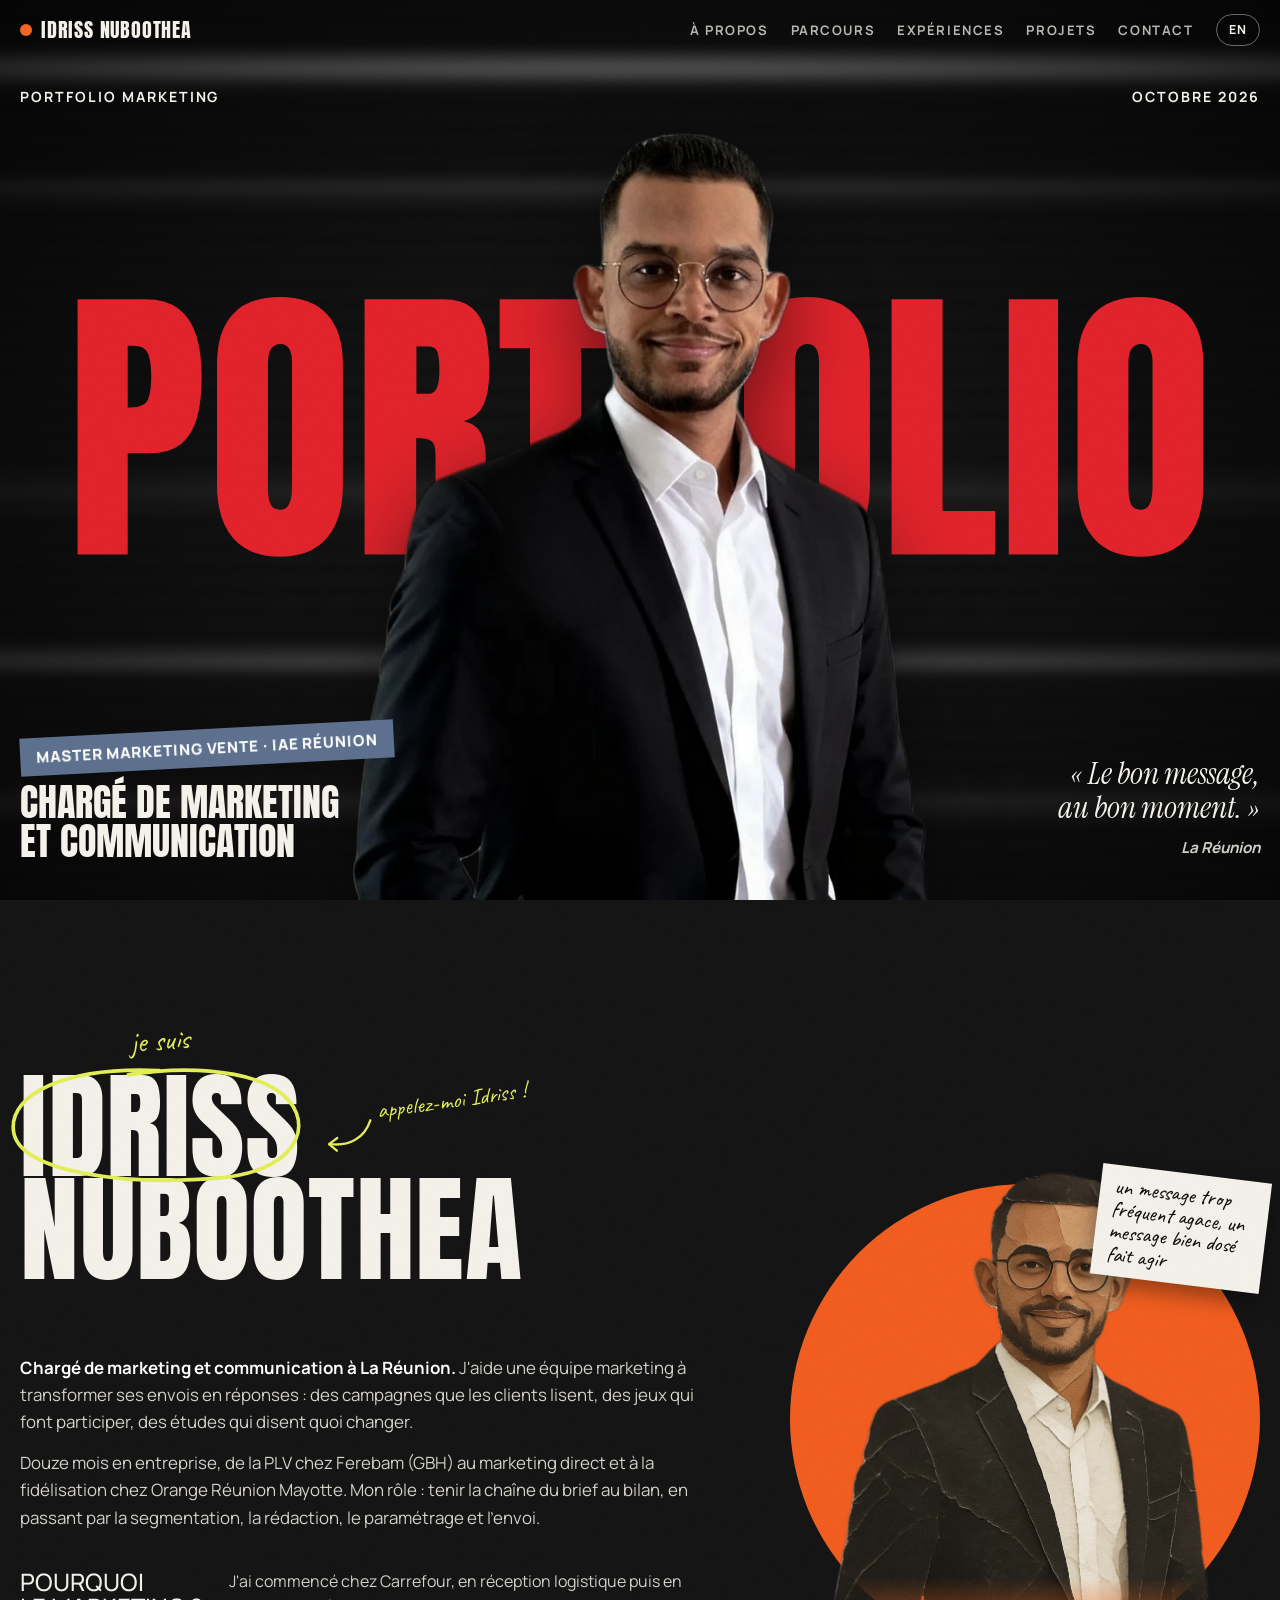
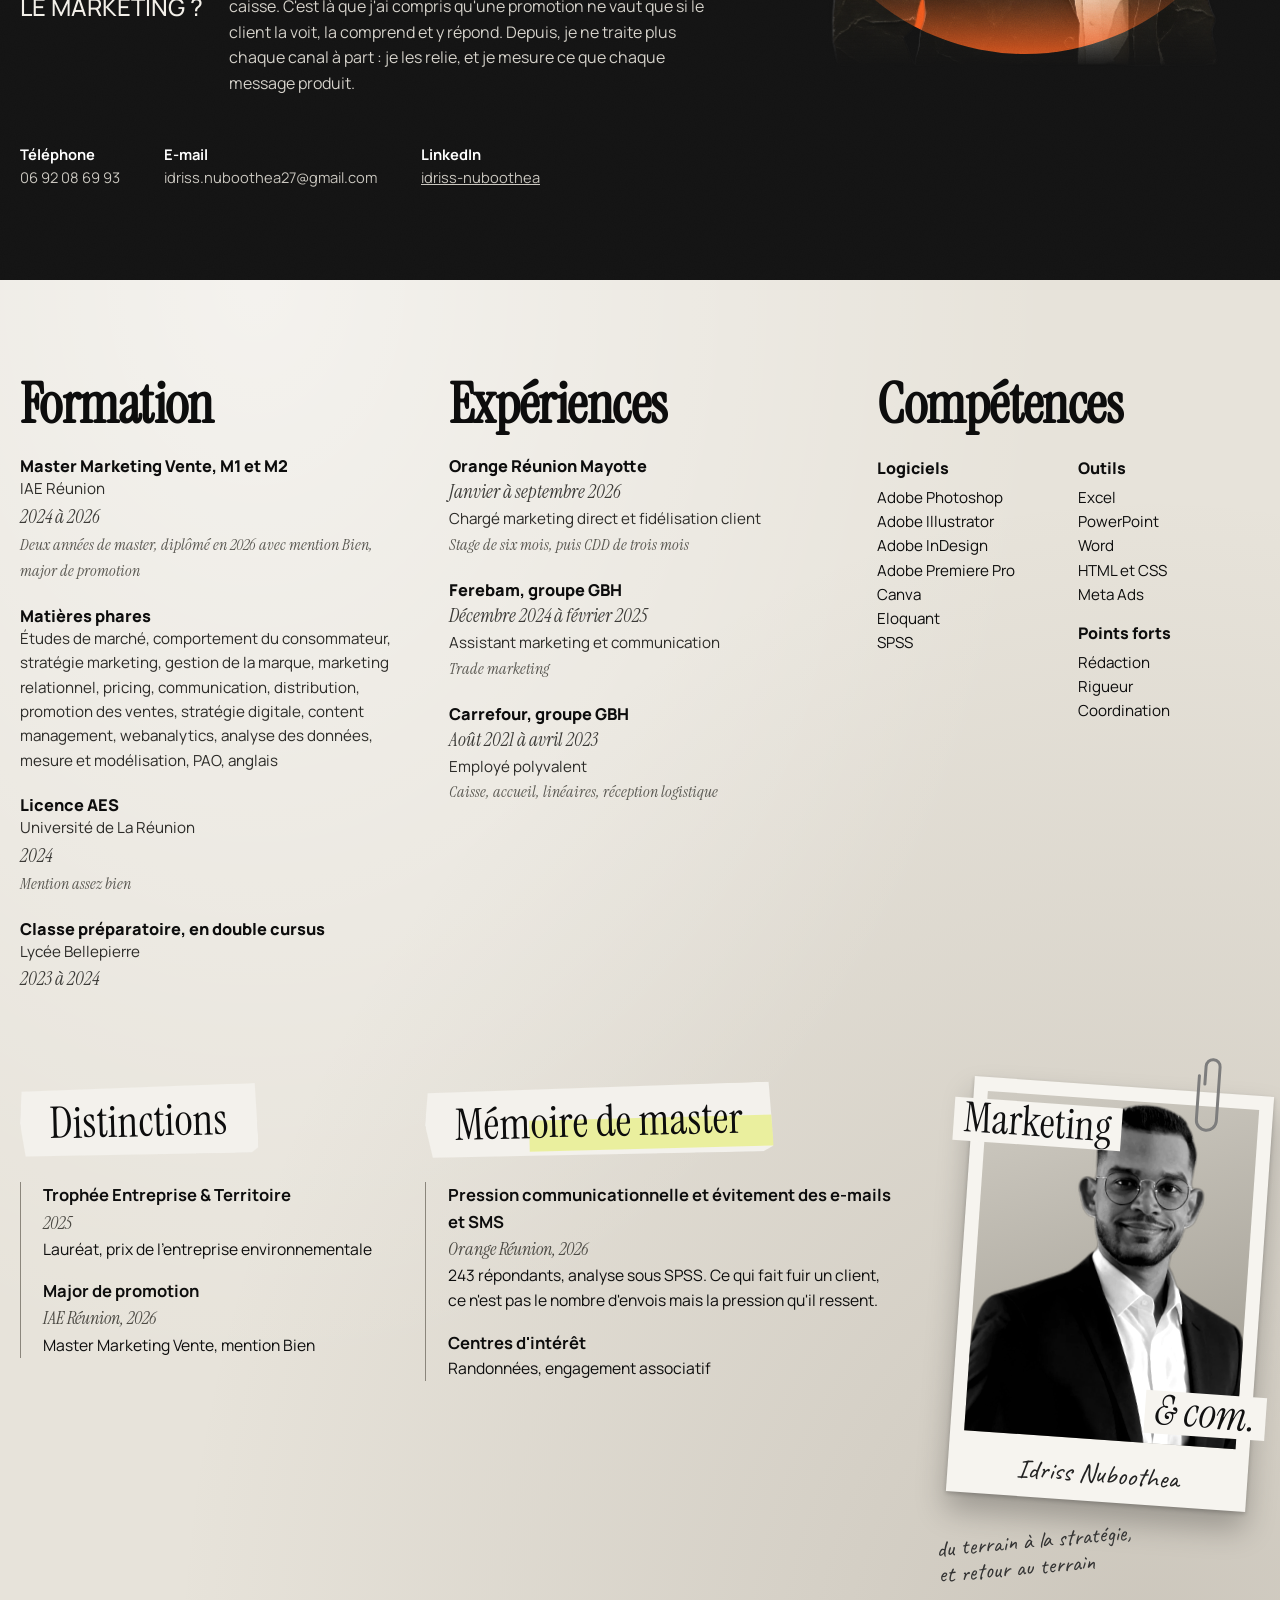
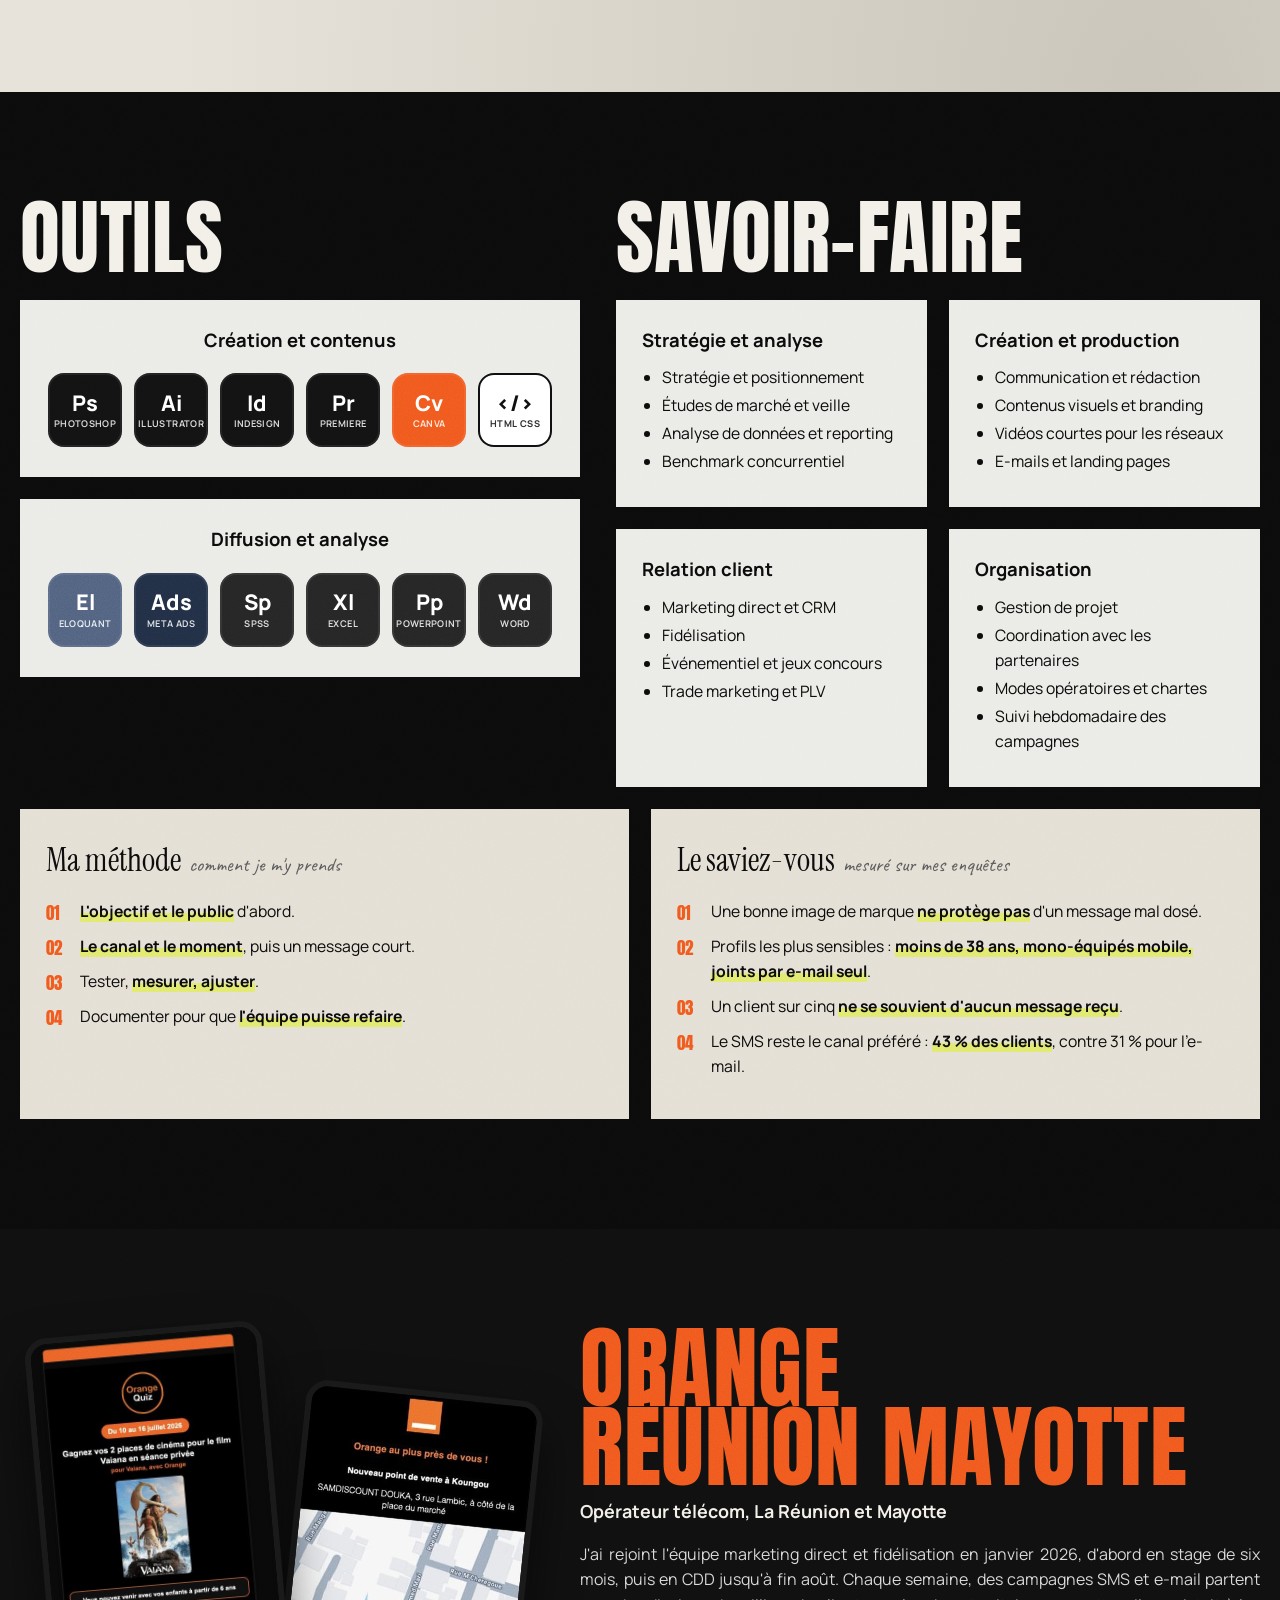
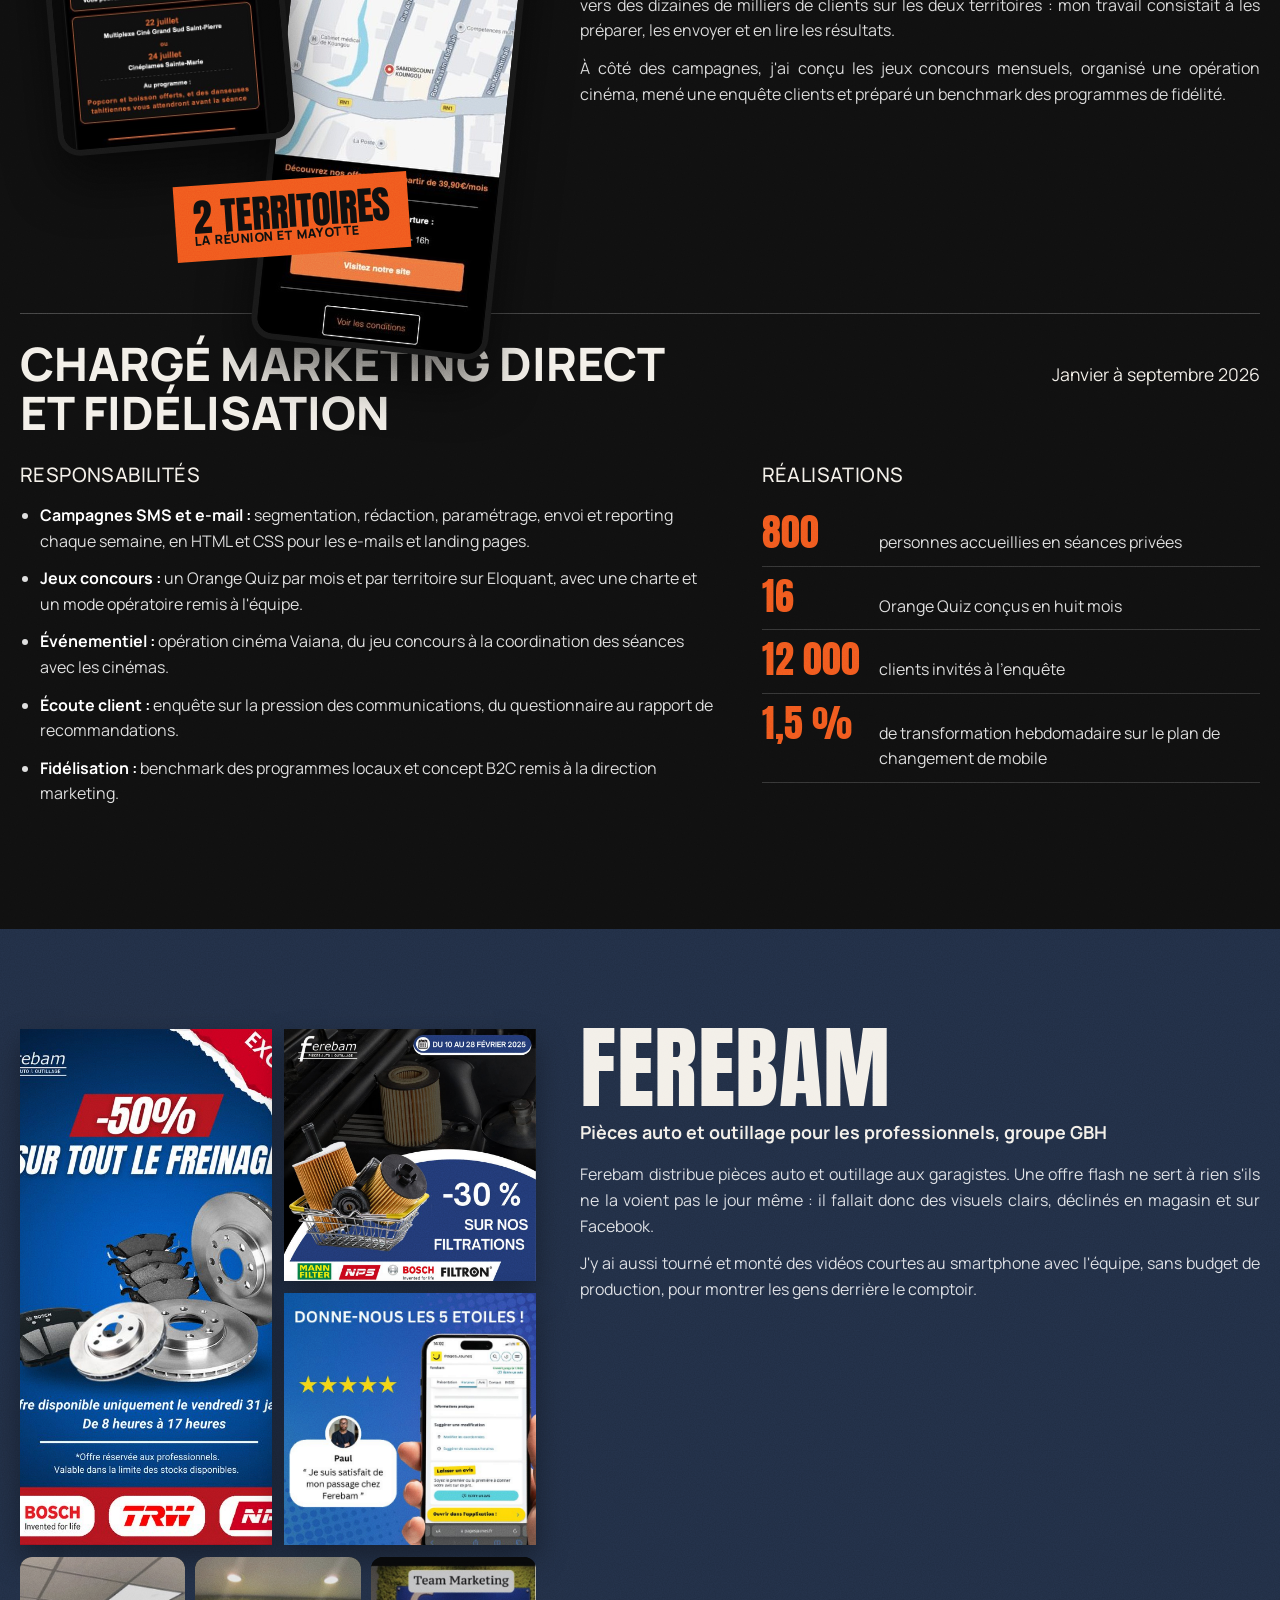
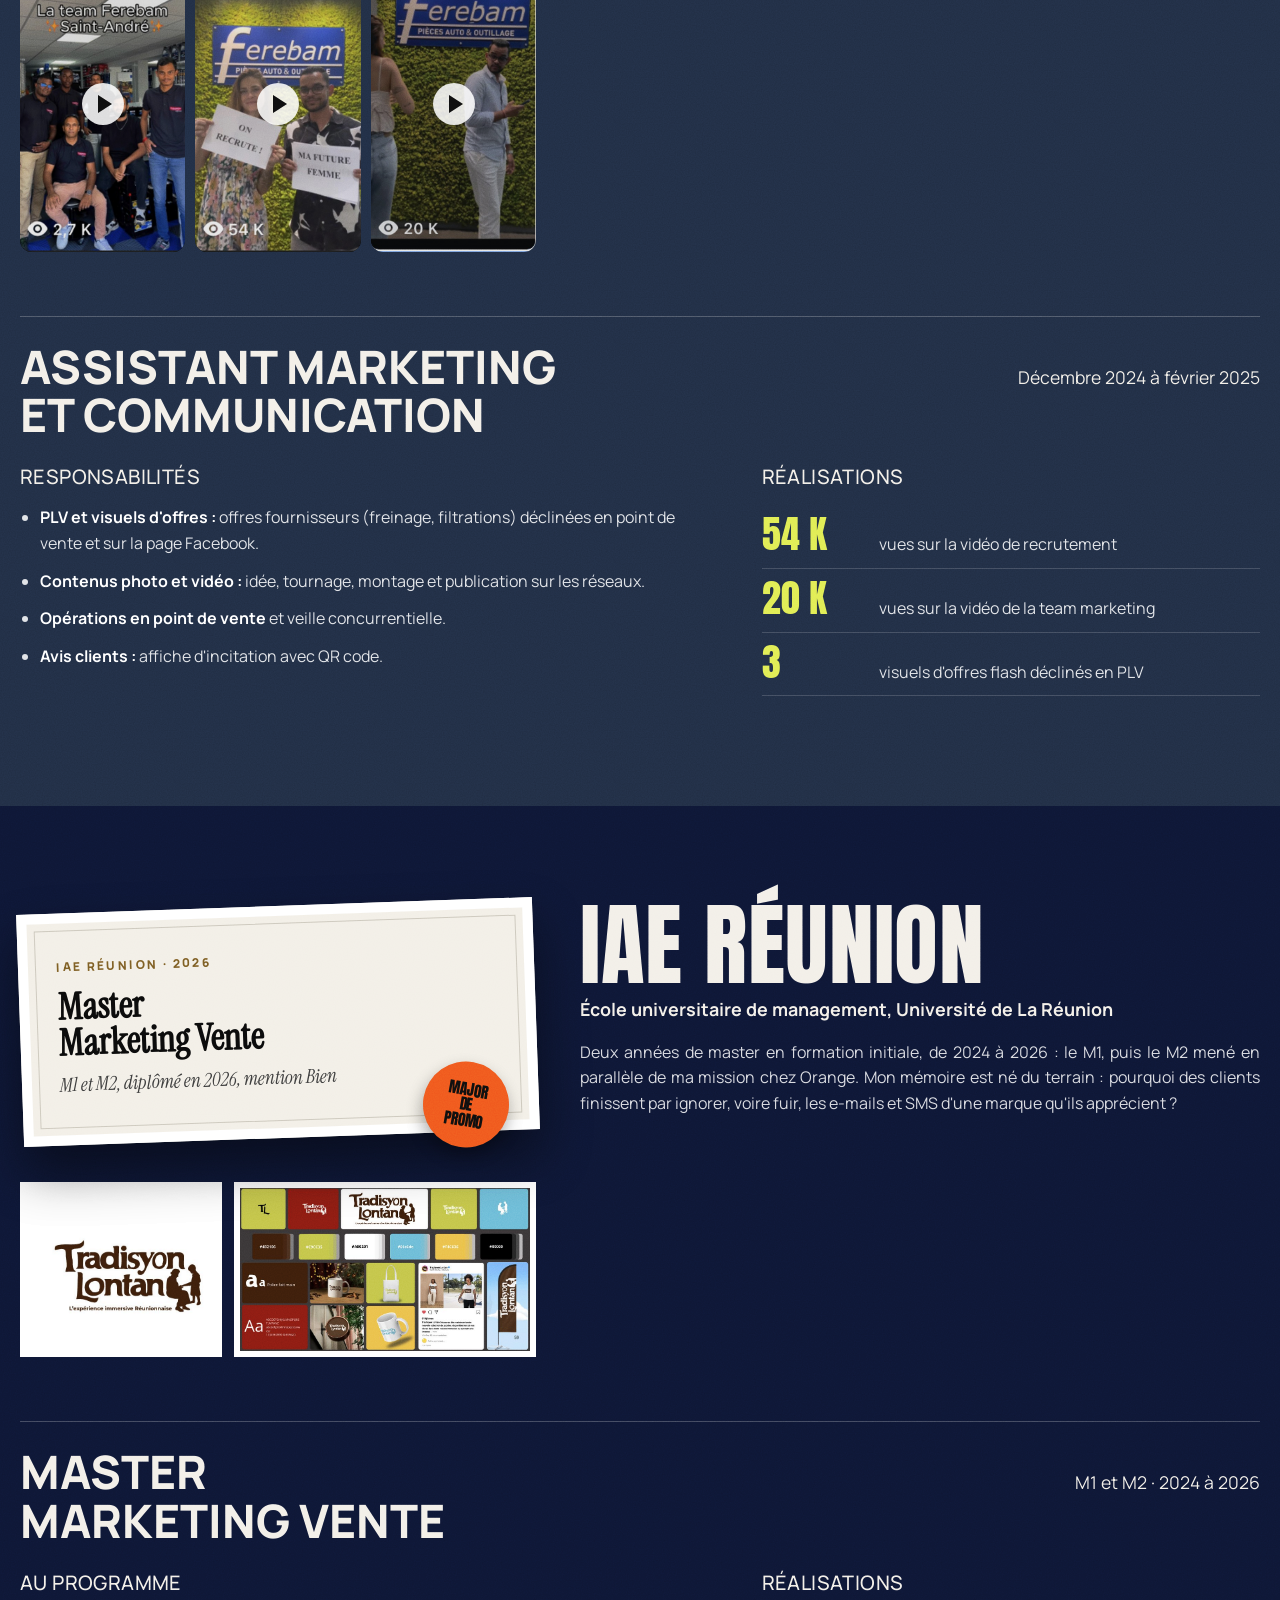
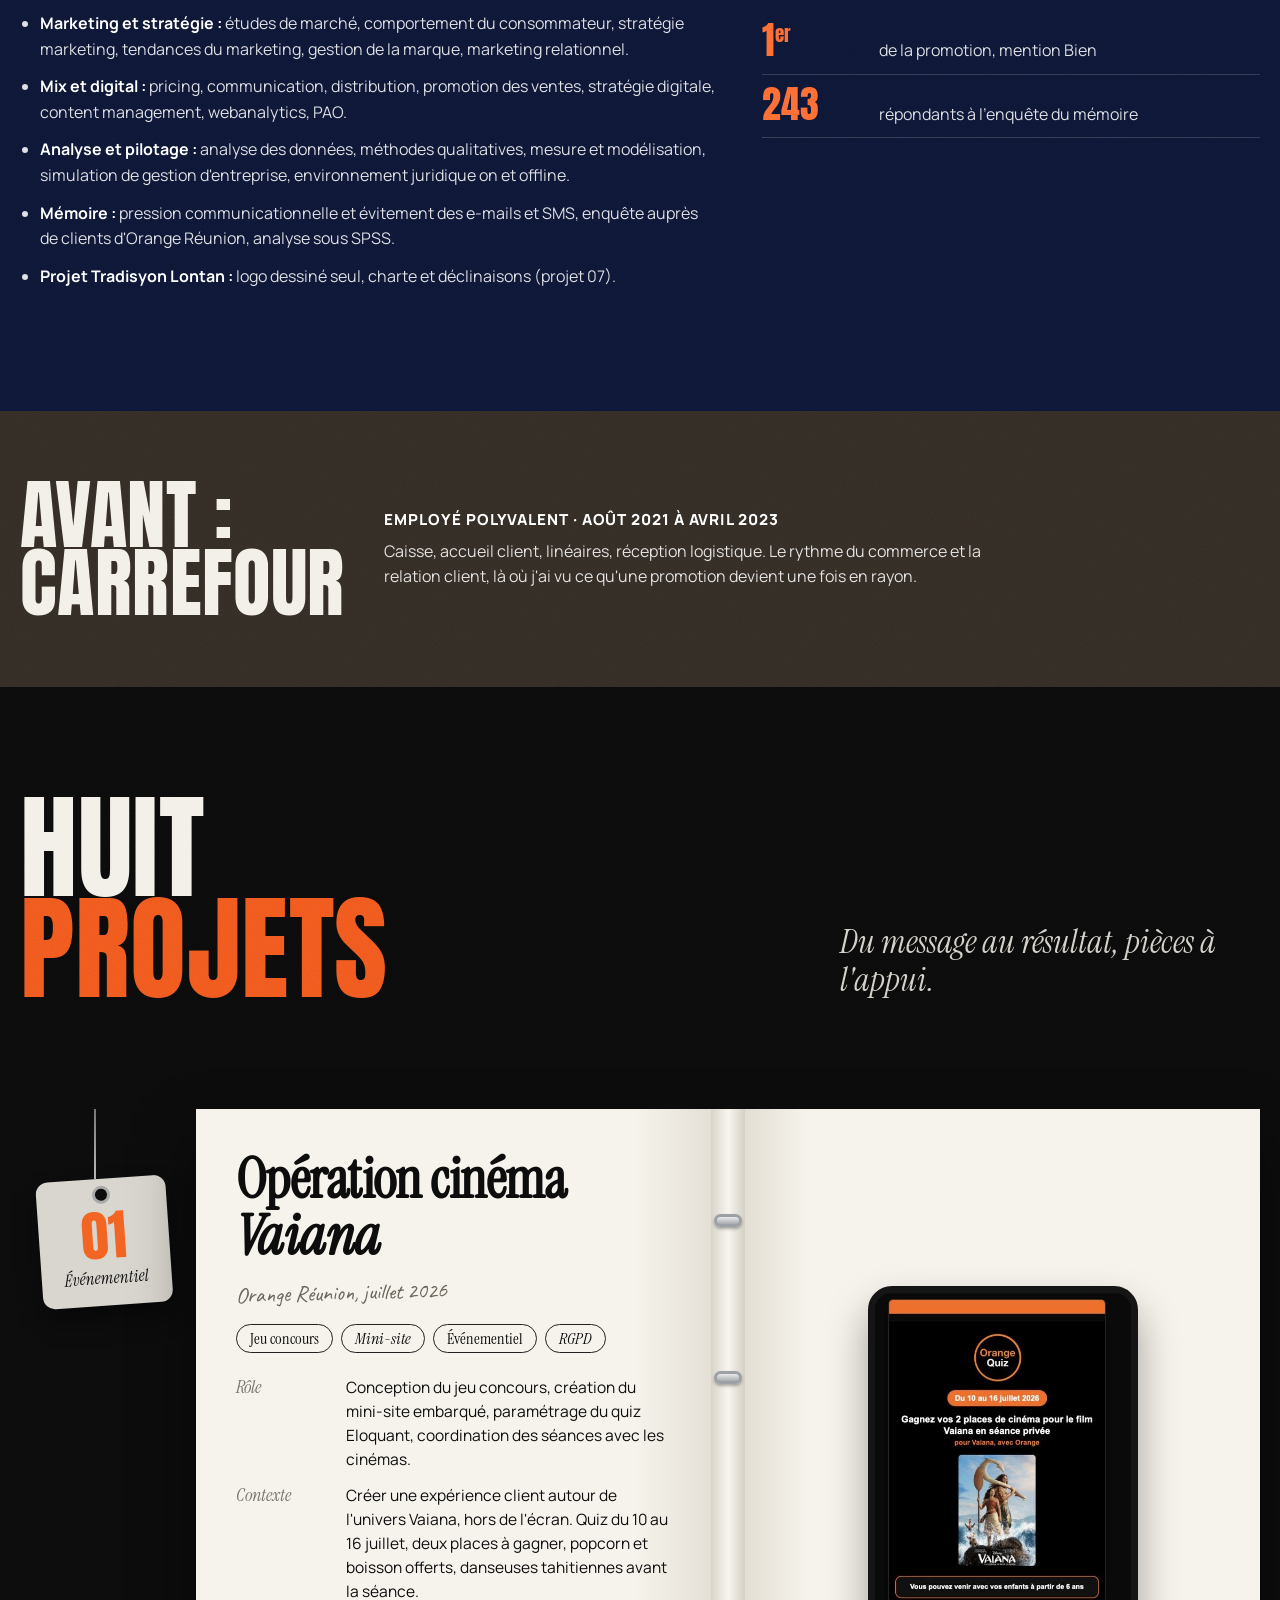
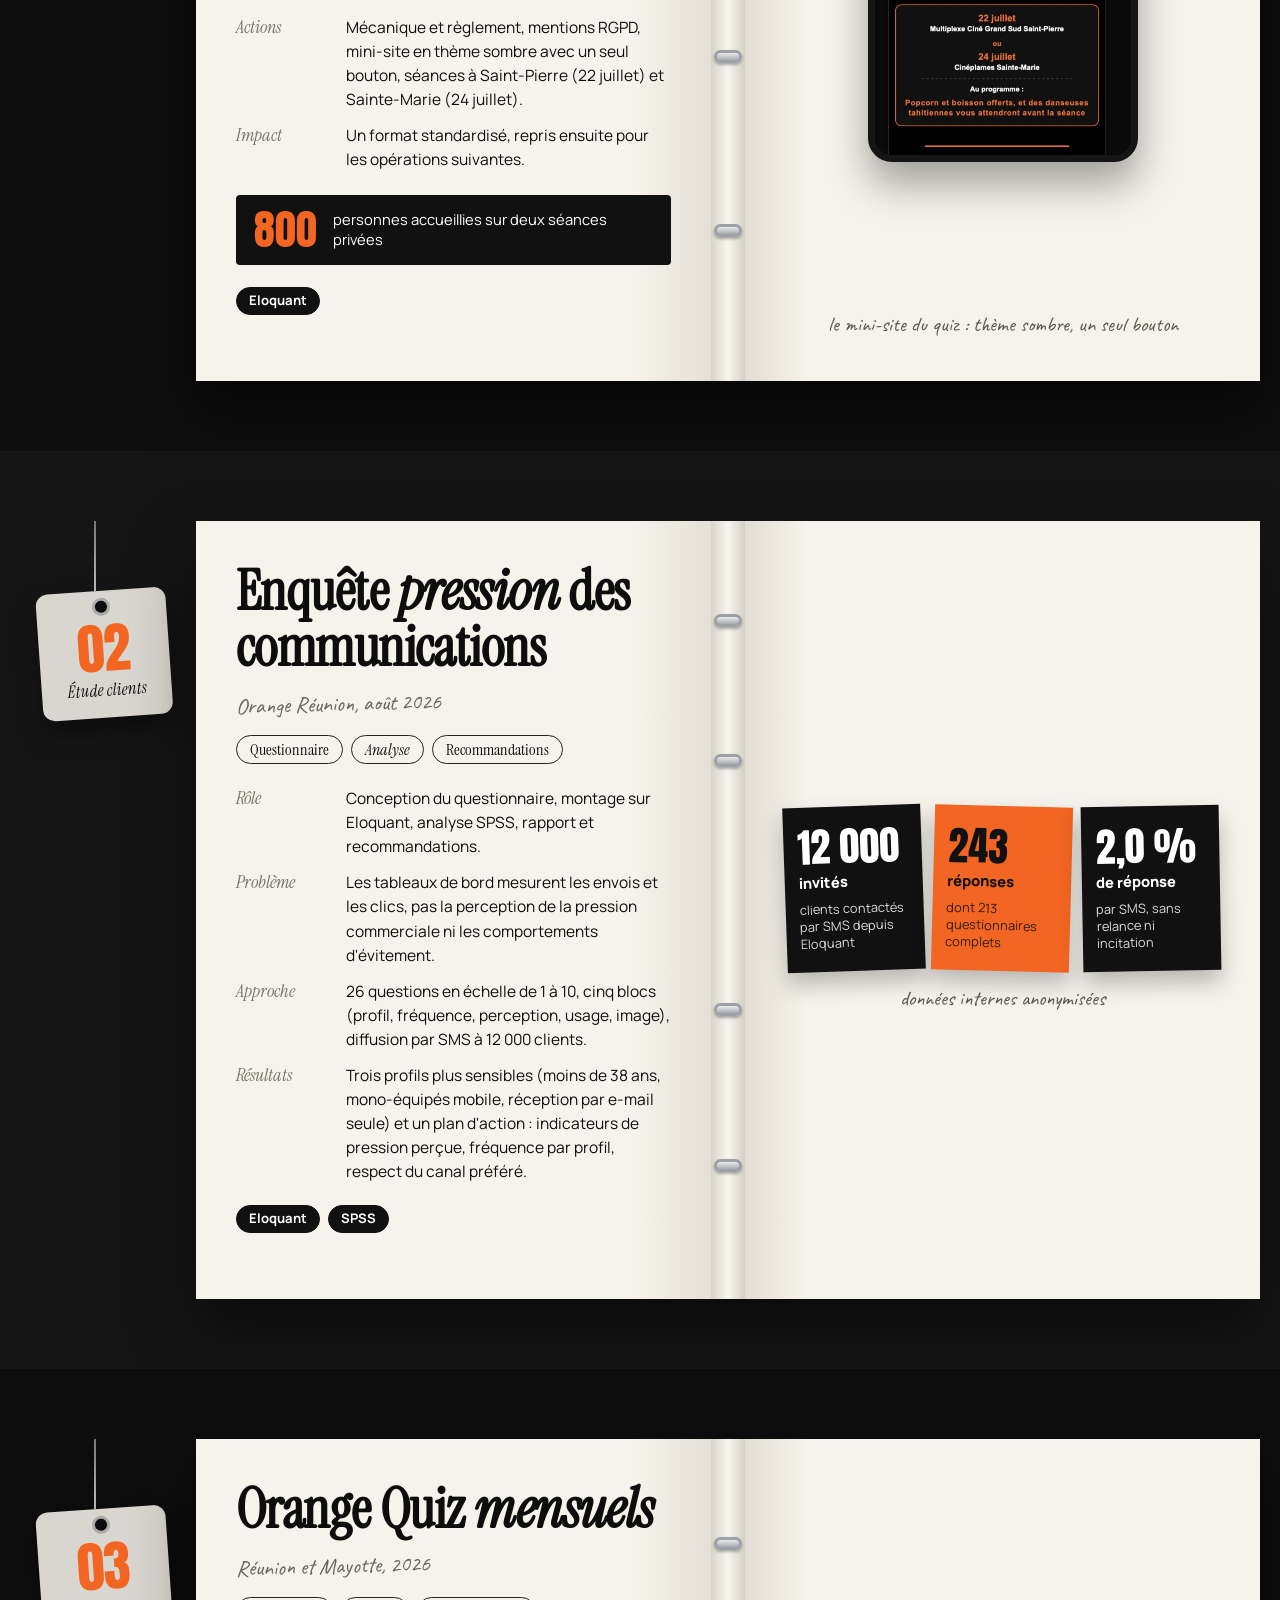
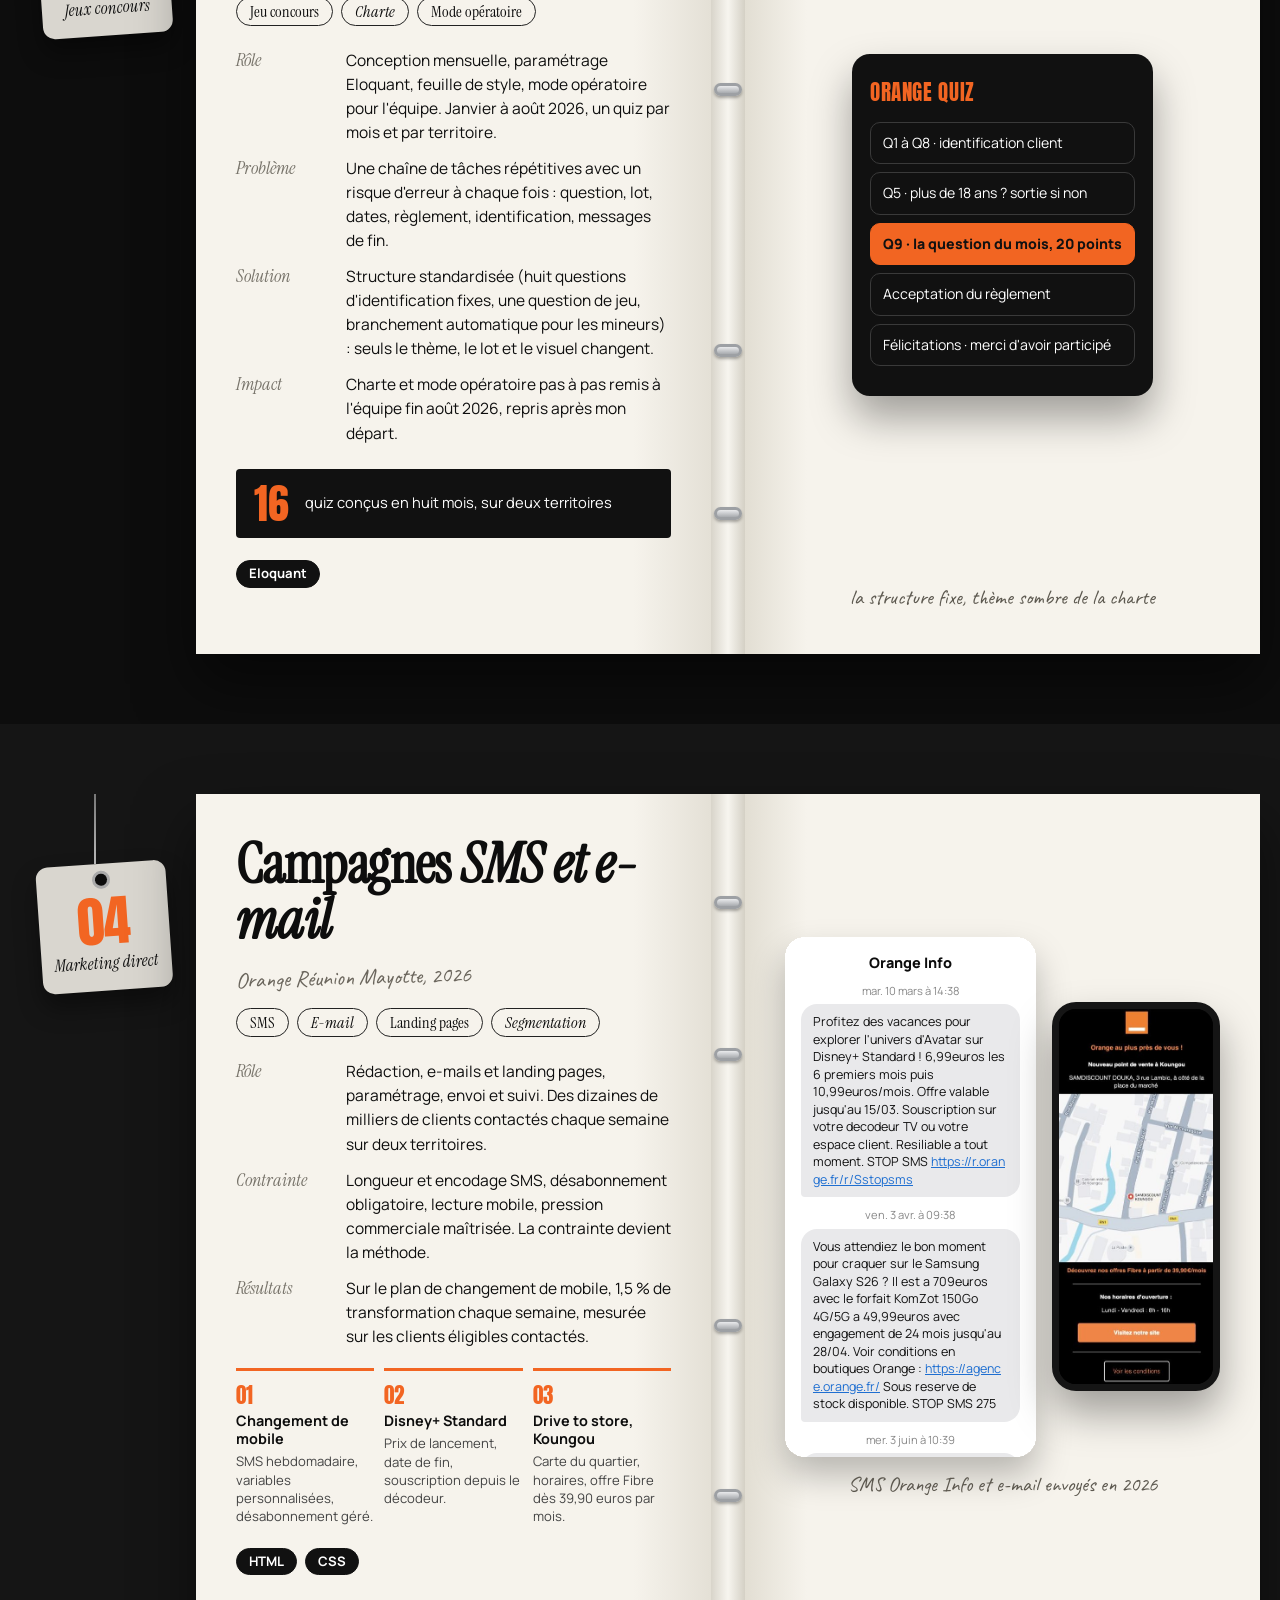
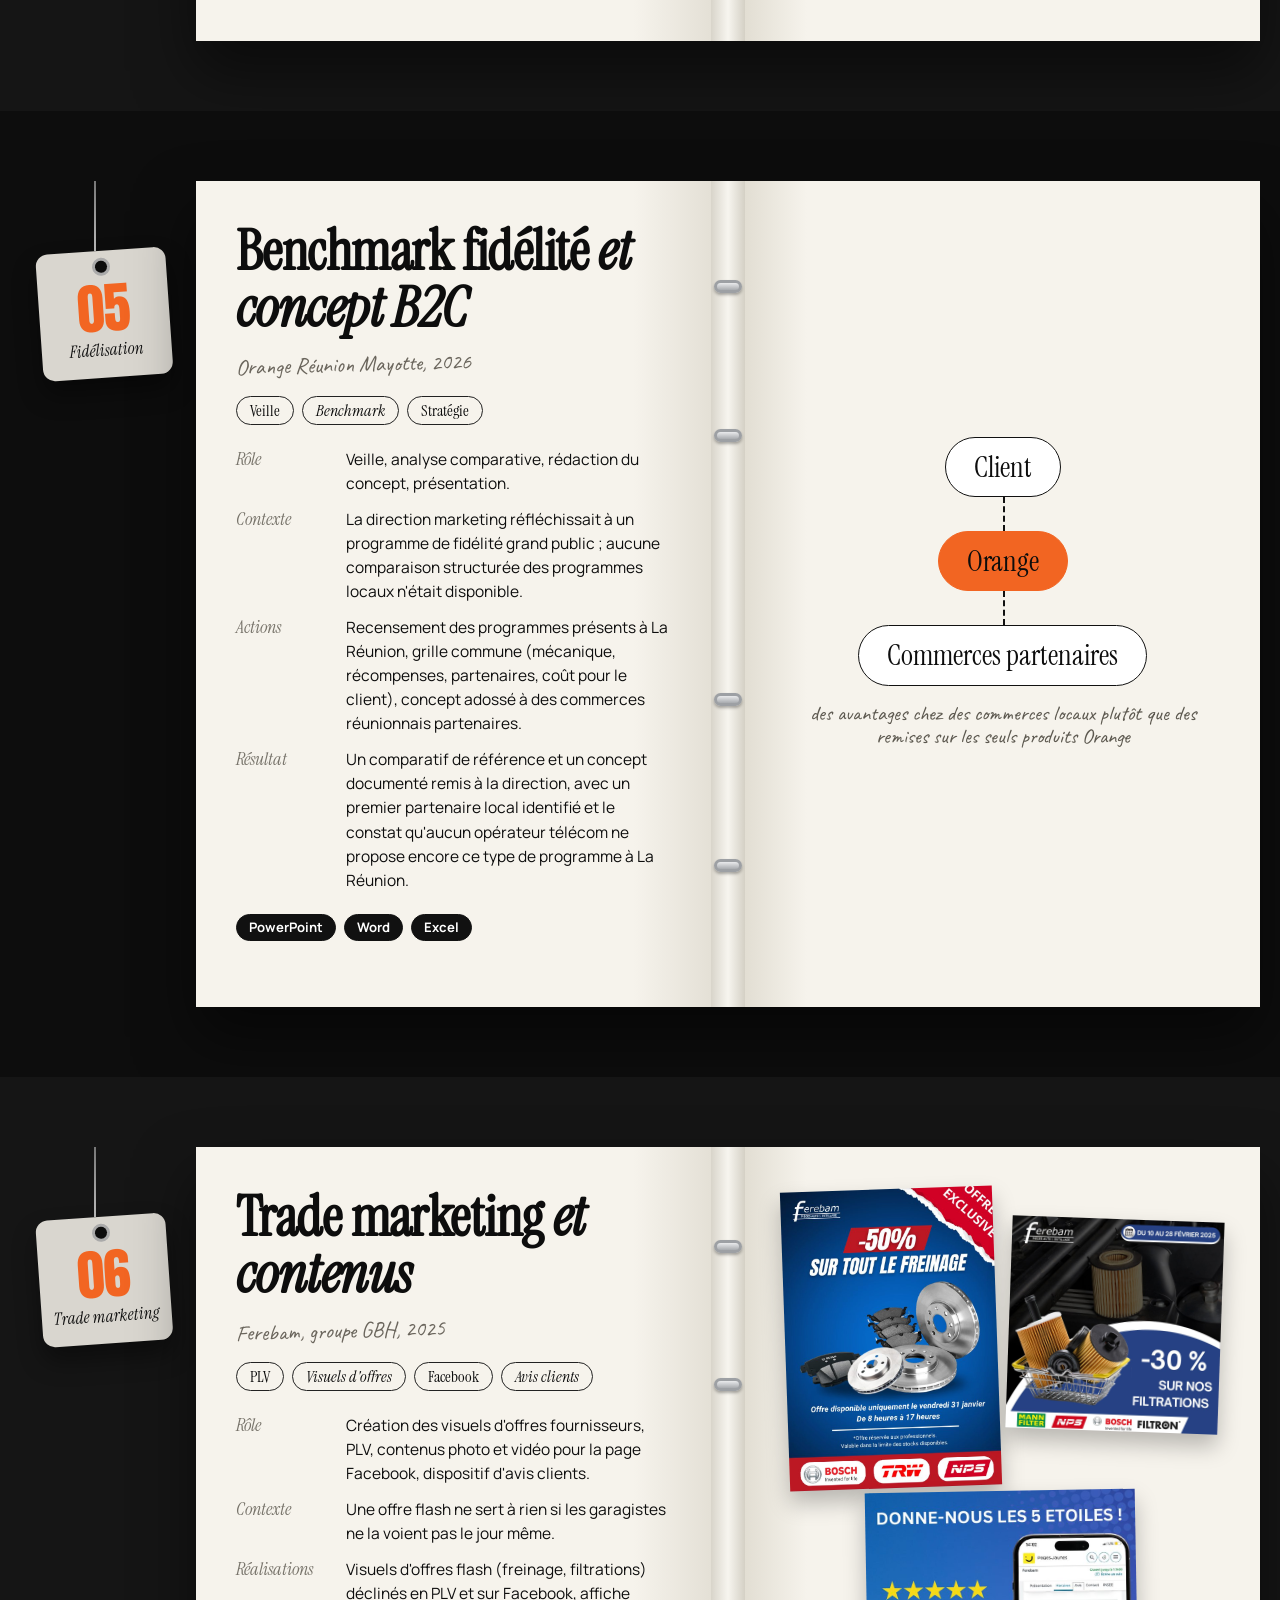
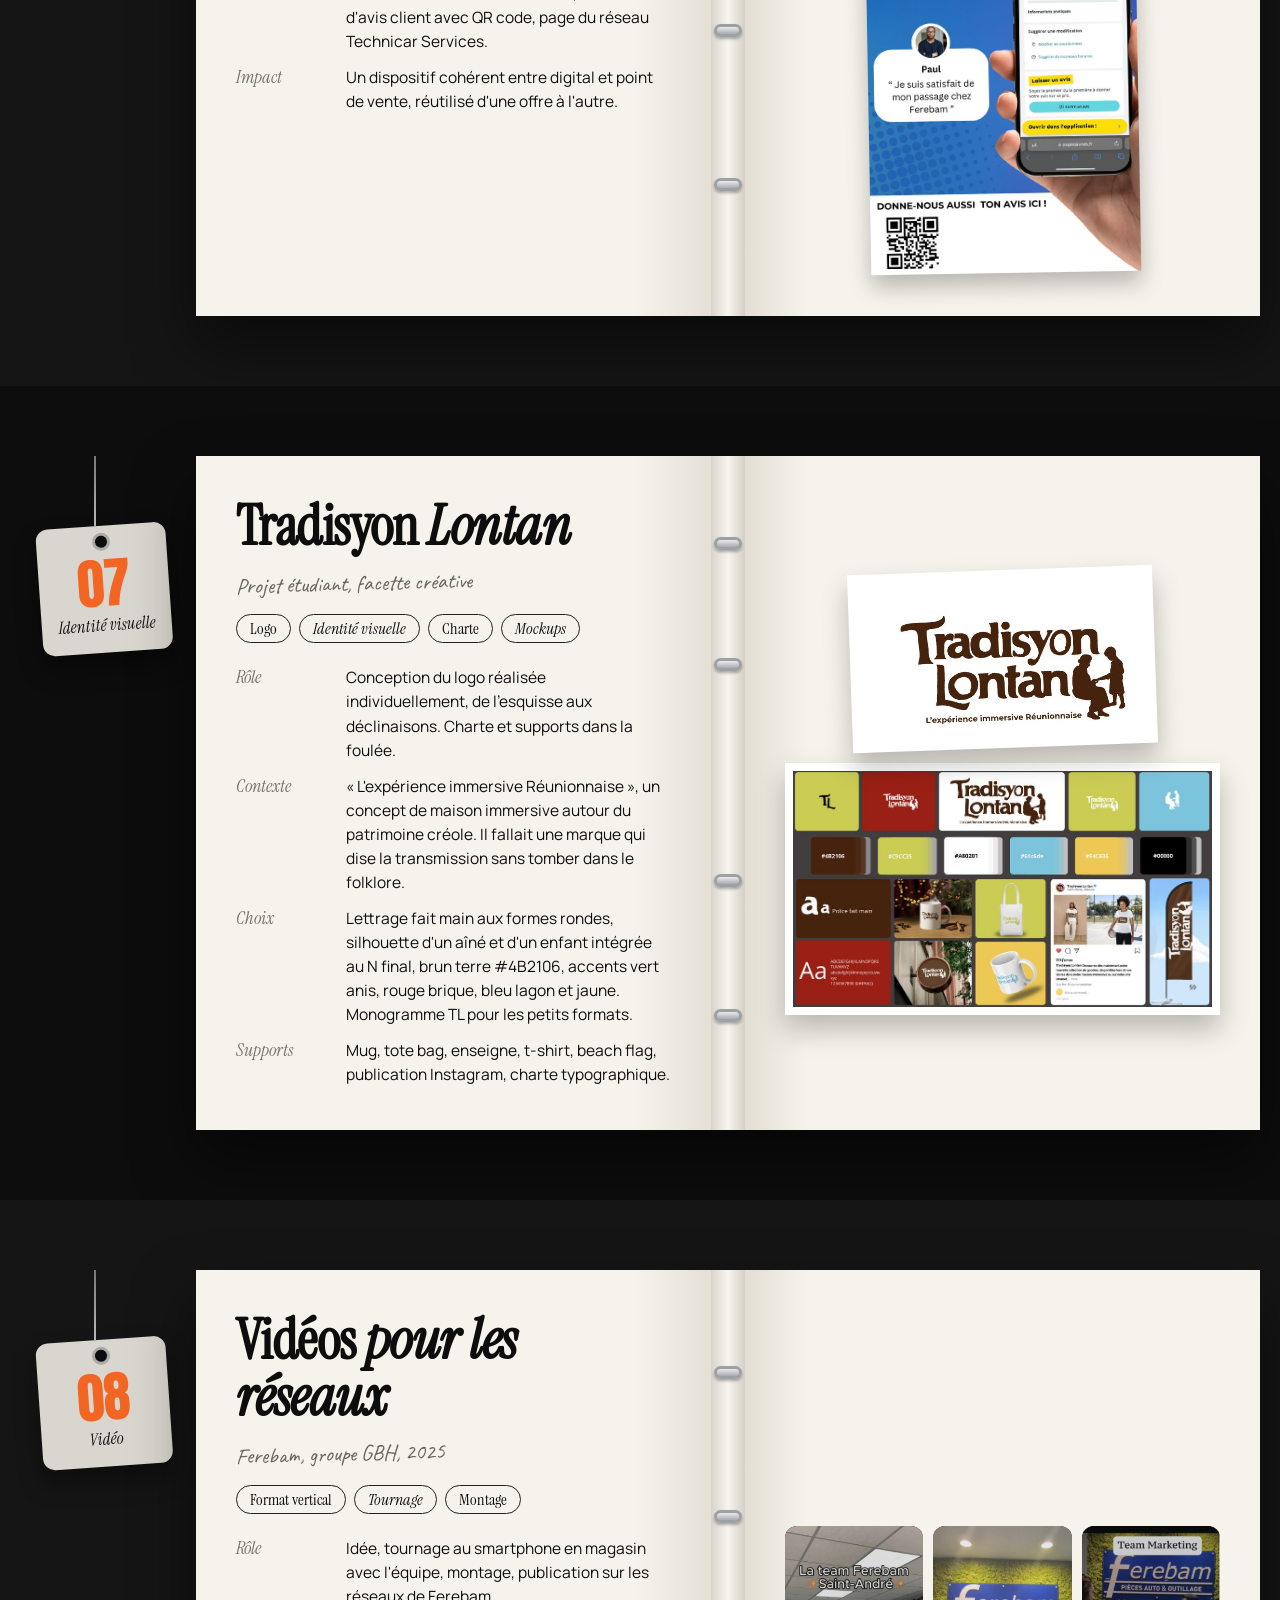
==== commit 26f68710: "Aperçu : rouge sur la couverture et les deux dernières pages, master présenté sur deux ans (M1 et M2" ====
--- a/nouveau/index.html
+++ b/nouveau/index.html
@@ -8,7 +8,7 @@
 <link rel="icon" href="data:image/svg+xml,%3Csvg xmlns='http://www.w3.org/2000/svg' viewBox='0 0 64 64'%3E%3Ccircle cx='32' cy='32' r='30' fill='%23f26522'/%3E%3Ctext x='32' y='42' font-family='Arial' font-weight='700' font-size='30' text-anchor='middle' fill='%230b0b0b'%3EIN%3C/text%3E%3C/svg%3E">
 <link rel="preconnect" href="https://fonts.googleapis.com"><link rel="preconnect" href="https://fonts.gstatic.com" crossorigin>
 <link rel="stylesheet" href="https://fonts.googleapis.com/css2?family=Anton&family=Instrument+Serif:ital@0;1&family=Manrope:wght@400;500;700;800&family=Caveat:wght@600&display=swap">
-<link rel="stylesheet" href="style.css?v=1">
+<link rel="stylesheet" href="style.css?v=2">
 </head>
 <body>
 
@@ -37,7 +37,7 @@
   <img class="me" src="../img/cutout.webp" alt="Idriss Nuboothea" fetchpriority="high">
   <div class="wrap bot">
     <div>
-      <div class="label"><span class="oval">major de promo</span><span class="box">Master 2 · IAE Réunion</span></div>
+      <div class="label"><span class="box">Master Marketing Vente · IAE Réunion</span></div>
       <p class="role">Chargé de marketing<br>et communication</p>
     </div>
     <div class="quote"><q>Le bon message,<br>au bon moment.</q><small>La Réunion</small></div>
@@ -78,8 +78,8 @@
     <div class="grid3">
       <div class="reveal">
         <h2>Formation</h2>
-        <div class="entry"><b>Master 2 Marketing Vente</b><span>IAE Réunion</span><em>2025 à 2026</em><small>Mention Bien, major de promotion</small></div>
-        <div class="entry"><b>Matières phares</b><span>Communication, étude de marché, distribution, promotion des ventes, stratégie digitale</span></div>
+        <div class="entry"><b>Master Marketing Vente, M1 et M2</b><span>IAE Réunion</span><em>2024 à 2026</em><small>Deux années de master, diplômé en 2026 avec mention Bien, major de promotion</small></div>
+        <div class="entry"><b>Matières phares</b><span>Études de marché, comportement du consommateur, stratégie marketing, gestion de la marque, marketing relationnel, pricing, communication, distribution, promotion des ventes, stratégie digitale, content management, webanalytics, analyse des données, mesure et modélisation, PAO, anglais</span></div>
         <div class="entry"><b>Licence AES</b><span>Université de La Réunion</span><em>2024</em><small>Mention assez bien</small></div>
         <div class="entry"><b>Classe préparatoire, en double cursus</b><span>Lycée Bellepierre</span><em>2023 à 2024</em></div>
       </div>
@@ -103,7 +103,7 @@
         <span class="tape">Distinctions</span>
         <ul class="facts">
           <li><b>Trophée Entreprise &amp; Territoire</b><i>2025</i><br>Lauréat, prix de l'entreprise environnementale</li>
-          <li><b>Major de promotion</b><i>IAE Réunion, 2026</i><br>Master 2 Marketing Vente, mention Bien</li>
+          <li><b>Major de promotion</b><i>IAE Réunion, 2026</i><br>Master Marketing Vente, mention Bien</li>
         </ul>
       </div>
       <div class="reveal">
@@ -247,8 +247,8 @@
       <div class="vis reveal">
         <div class="diploma">
           <small>IAE Réunion · 2026</small>
-          <b>Master 2<br>Marketing Vente</b>
-          <p>Diplômé en 2026, mention Bien</p>
+          <b>Master<br>Marketing Vente</b>
+          <p>M1 et M2, diplômé en 2026, mention Bien</p>
           <span class="seal">Major<br>de<br>promo</span>
         </div>
         <div class="frames">
@@ -259,13 +259,15 @@
       <div class="reveal">
         <h2 class="anton">IAE Réunion</h2>
         <p class="sub">École universitaire de management, Université de La Réunion</p>
-        <p class="desc">Un master en formation initiale, promotion 2025 à 2026, que j'ai mené en parallèle de ma mission chez Orange. Mon mémoire est né du terrain : pourquoi des clients finissent par ignorer, voire fuir, les e-mails et SMS d'une marque qu'ils apprécient ?</p>
-      </div>
-    </div>
-    <div class="roleline reveal"><h3>Master 2<br>Marketing Vente</h3><span>2025 à 2026</span></div>
+        <p class="desc">Deux années de master en formation initiale, de 2024 à 2026 : le M1, puis le M2 mené en parallèle de ma mission chez Orange. Mon mémoire est né du terrain : pourquoi des clients finissent par ignorer, voire fuir, les e-mails et SMS d'une marque qu'ils apprécient ?</p>
+      </div>
+    </div>
+    <div class="roleline reveal"><h3>Master<br>Marketing Vente</h3><span>M1 et M2 · 2024 à 2026</span></div>
     <div class="resp reveal">
       <div><h4>Au programme</h4><ul>
-        <li><b>Matières :</b> communication, étude de marché, distribution, promotion des ventes, stratégie digitale.</li>
+        <li><b>Marketing et stratégie :</b> études de marché, comportement du consommateur, stratégie marketing, tendances du marketing, gestion de la marque, marketing relationnel.</li>
+        <li><b>Mix et digital :</b> pricing, communication, distribution, promotion des ventes, stratégie digitale, content management, webanalytics, PAO.</li>
+        <li><b>Analyse et pilotage :</b> analyse des données, méthodes qualitatives, mesure et modélisation, simulation de gestion d'entreprise, environnement juridique on et offline.</li>
         <li><b>Mémoire :</b> pression communicationnelle et évitement des e-mails et SMS, enquête auprès de clients d'Orange Réunion, analyse sous SPSS.</li>
         <li><b>Projet Tradisyon Lontan :</b> logo dessiné seul, charte et déclinaisons (projet 07).</li>
       </ul></div>
--- a/nouveau/style.css
+++ b/nouveau/style.css
@@ -1,7 +1,7 @@
 :root{
   --ink:#0d0d0d;--ink2:#161616;--ink3:#222;
   --paper:#e7e3da;--paper2:#d8d3c8;--cream:#f4f1eb;
-  --or:#f26522;--or2:#ff7a3a;--lime:#e4ef5f;--slate:#5d708e;
+  --or:#f26522;--or2:#ff7a3a;--lime:#e4ef5f;--red:#e3262f;--slate:#5d708e;
   --navy:#101a3d;--steel:#26354f;--clay:#3b332b;
   --grey:#9a968f;
   --anton:'Anton',Impact,'Arial Narrow',sans-serif;
@@ -50,7 +50,7 @@
 /* COVER */
 .cover{position:relative;min-height:100svh;min-height:640px;height:100svh;max-height:1000px;overflow:hidden;display:flex;flex-direction:column}
 .cover .top{position:relative;z-index:6;display:flex;justify-content:space-between;padding-top:86px;font-size:.88rem;font-weight:700;letter-spacing:.14em;text-transform:uppercase}
-.cover .word{position:absolute;z-index:1;left:0;right:0;top:50%;transform:translateY(-58%);text-align:center;font-size:min(23.2vw,330px);color:var(--or);white-space:nowrap}
+.cover .word{position:absolute;z-index:1;left:0;right:0;top:50%;transform:translateY(-58%);text-align:center;font-size:min(23.2vw,330px);color:var(--red);white-space:nowrap}
 .cover .word span{display:inline-block;transition:transform .4s ease-out}
 .cover .me{position:absolute;z-index:2;bottom:0;left:50%;transform:translateX(-50%);height:min(86%,860px);width:auto;max-width:none;filter:drop-shadow(0 30px 40px rgba(0,0,0,.5))}
 .cover .bot{position:relative;z-index:6;margin-top:auto;padding-bottom:40px;display:grid;grid-template-columns:1fr 1fr;align-items:end;gap:20px}
@@ -301,7 +301,7 @@
 .work{padding:110px 0;background:var(--ink2);overflow:hidden}
 .work .grid{display:grid;grid-template-columns:1fr 1fr;gap:40px;align-items:center}
 .badge{position:relative;max-width:500px;aspect-ratio:1;margin:auto;width:100%}
-.badge .disc{position:absolute;inset:0;border-radius:50%;background:var(--or)}
+.badge .disc{position:absolute;inset:0;border-radius:50%;background:var(--red)}
 .badge svg.arc{position:absolute;inset:0;width:100%;height:100%;animation:spin 40s linear infinite}
 .badge svg.arc text{font-family:var(--sans);font-weight:800;font-size:25px;fill:#fff;letter-spacing:.06em}
 @keyframes spin{to{transform:rotate(360deg)}}
@@ -316,7 +316,7 @@
 .crow button{background:transparent;color:var(--cream);border:1.5px solid rgba(255,255,255,.4);border-radius:99px;padding:3px 12px;font:700 .75rem var(--sans);cursor:pointer;letter-spacing:.06em;text-transform:uppercase}
 .crow button:hover{background:var(--cream);color:var(--ink)}
 .crow a{font-weight:700;text-underline-offset:4px}
-.cvbtn{display:inline-flex;align-items:center;gap:12px;margin-top:22px;background:var(--or);color:#111;text-decoration:none;font-weight:800;padding:14px 22px;border-radius:99px;transition:transform .2s}
+.cvbtn{display:inline-flex;align-items:center;gap:12px;margin-top:22px;background:var(--red);color:#fff;text-decoration:none;font-weight:800;padding:14px 22px;border-radius:99px;transition:transform .2s}
 .cvbtn:hover{transform:translateY(-2px)}
 .cvbtn svg{width:20px;height:20px}
 .work .act{text-align:right}
@@ -324,7 +324,7 @@
 
 /* MERCI */
 .merci{position:relative;height:min(92svh,820px);min-height:520px;overflow:hidden}
-.merci .word{position:absolute;z-index:1;left:0;right:0;top:50%;transform:translateY(-55%);text-align:center;font-size:min(33vw,440px);color:var(--or);white-space:nowrap}
+.merci .word{position:absolute;z-index:1;left:0;right:0;top:50%;transform:translateY(-55%);text-align:center;font-size:min(33vw,440px);color:var(--red);white-space:nowrap}
 .merci .me{position:absolute;z-index:2;bottom:0;left:50%;transform:translateX(-50%);height:88%;width:auto;max-width:none;filter:grayscale(1) contrast(1.06) drop-shadow(0 30px 40px rgba(0,0,0,.5))}
 .merci .sign{position:absolute;z-index:6;right:4%;bottom:7%;font-family:var(--hand);font-size:2rem;color:var(--lime);transform:rotate(-6deg)}
 footer{background:#000;padding:30px 0 40px;text-align:center;font-size:.85rem;color:#9a968f}
